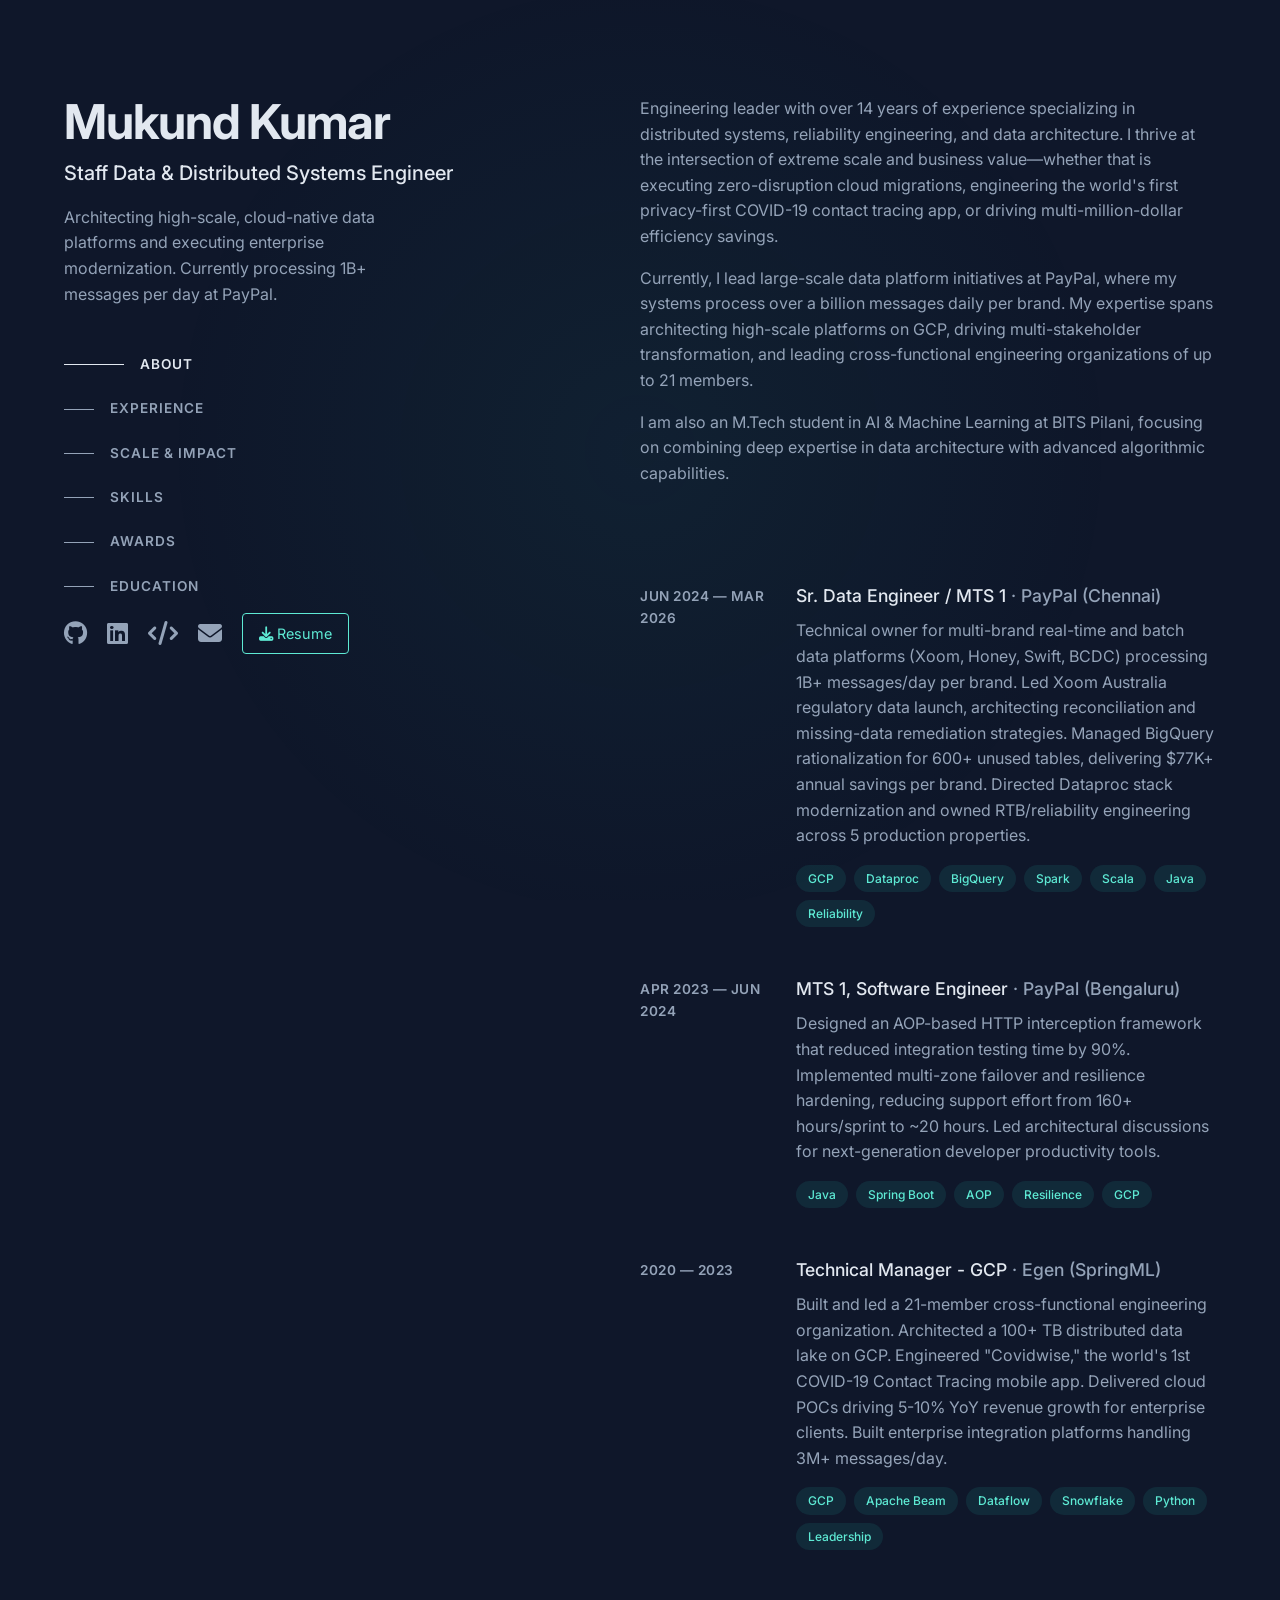
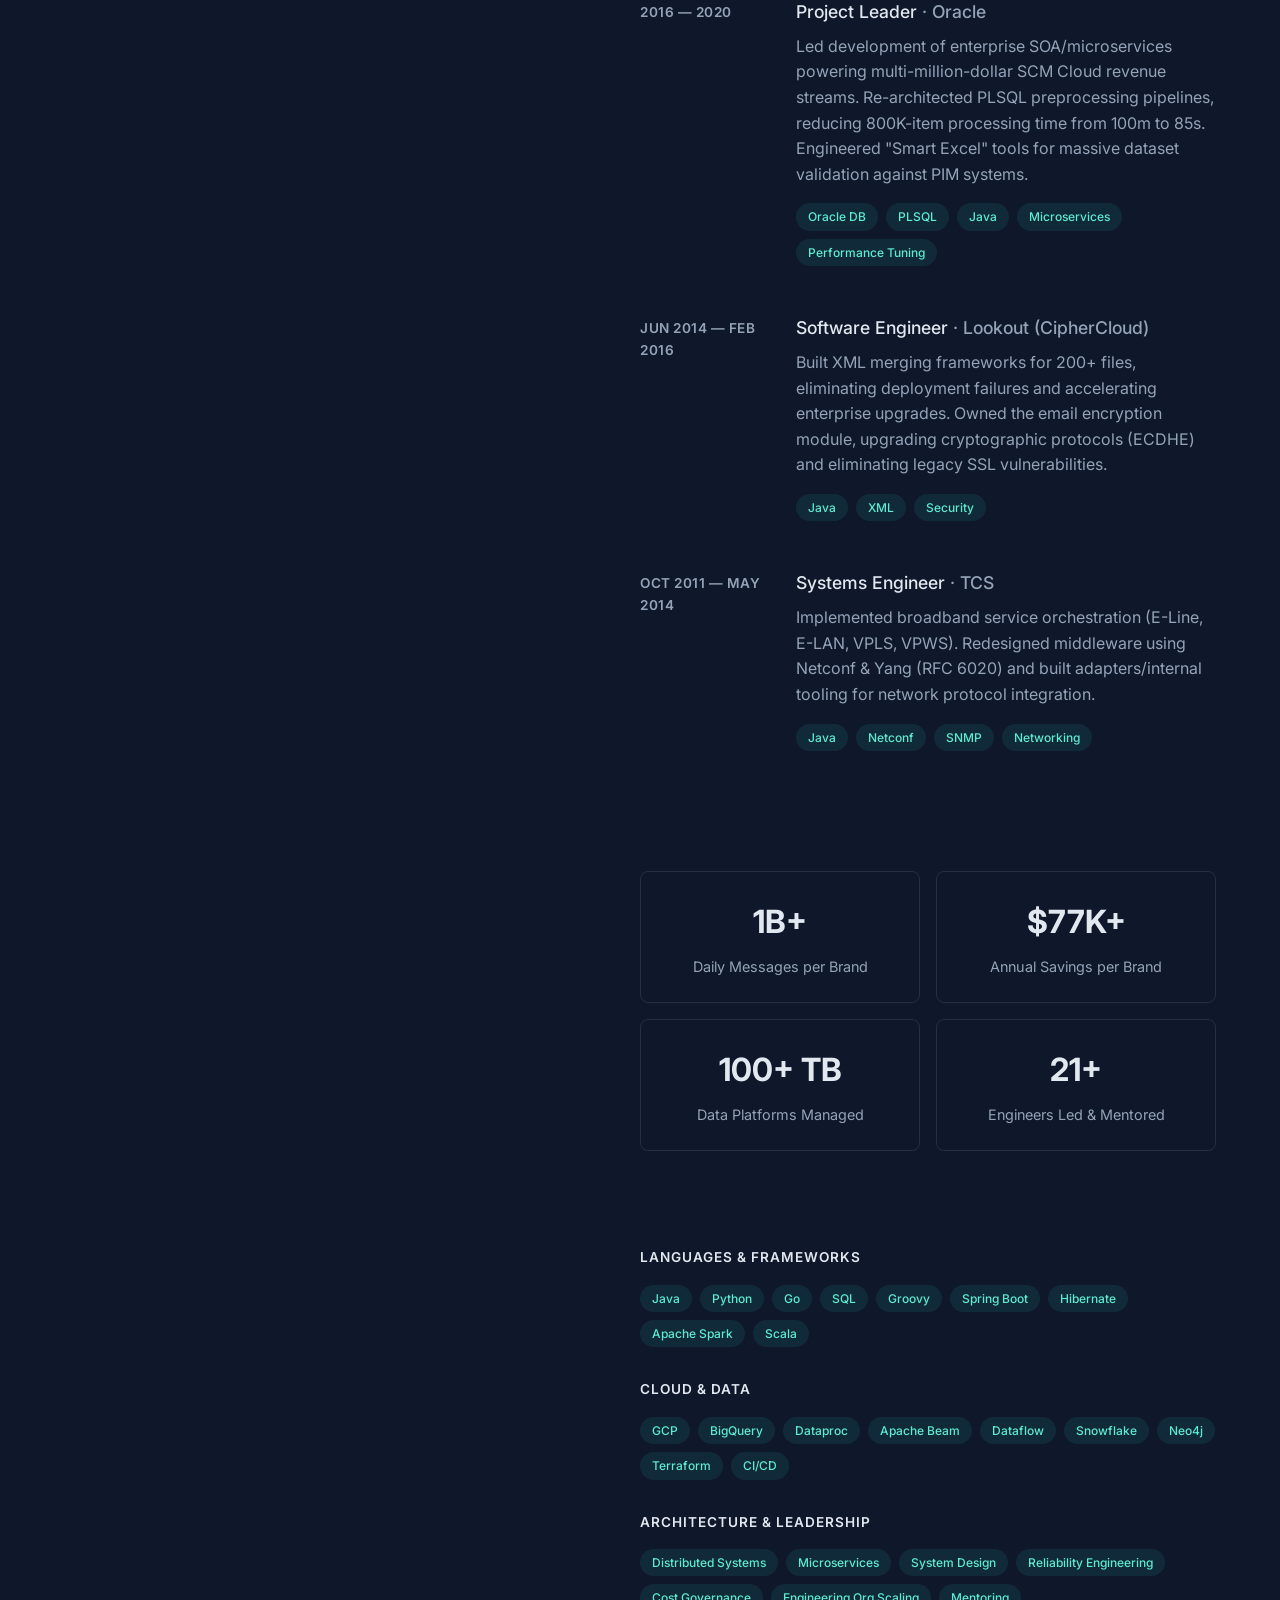
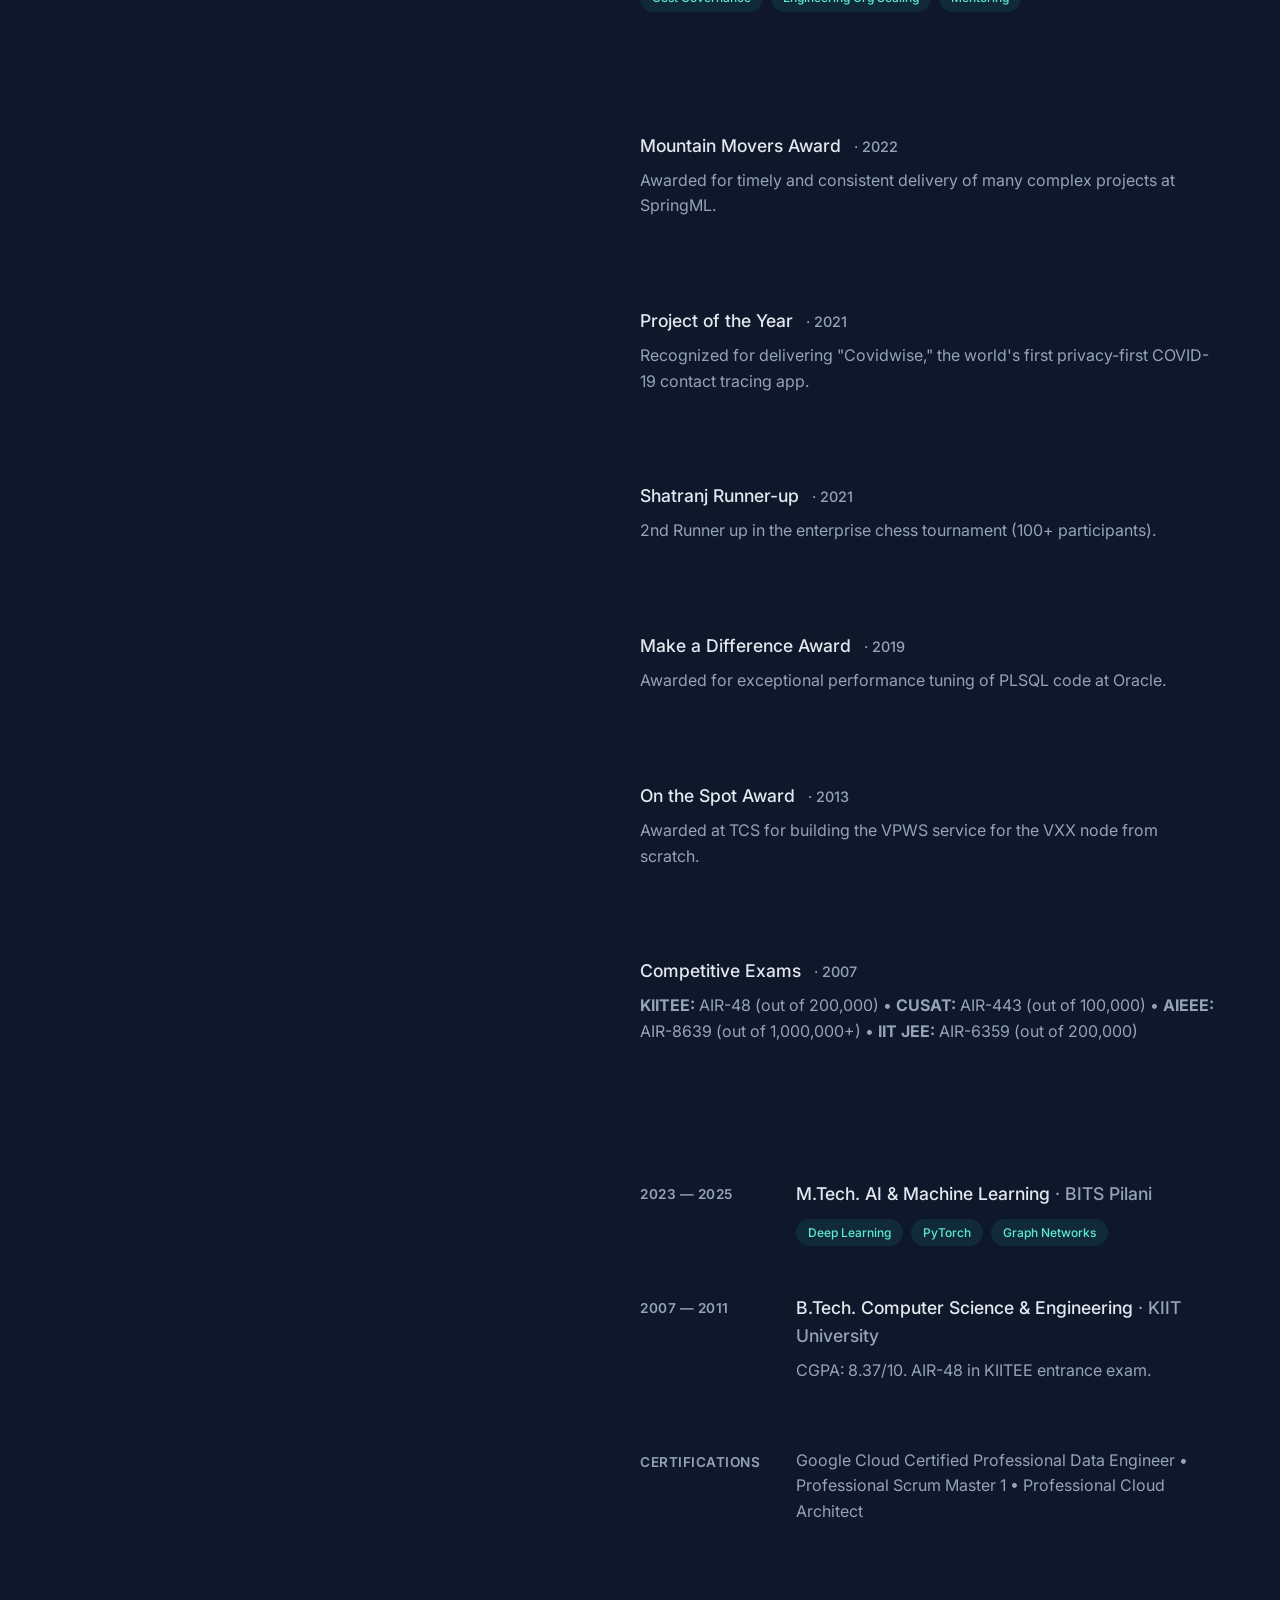
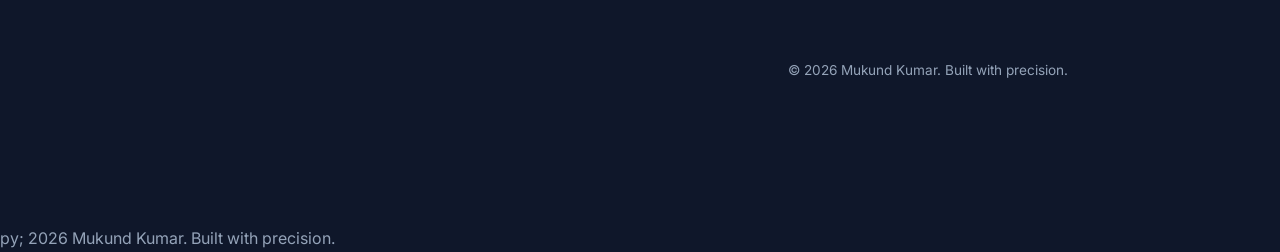
==== index.html @ d2bf035b "layout change" ====
<!DOCTYPE html>
<html lang="en">
<head>
    <meta charset="UTF-8">
    <meta name="viewport" content="width=device-width, initial-scale=1.0">
    <title>Mukund Kumar | Staff Data Engineer</title>
   <link rel="stylesheet" href="style.css?v=2">
    <link rel="preconnect" href="https://fonts.googleapis.com">
    <link rel="preconnect" href="https://fonts.gstatic.com" crossorigin>
    <link href="https://fonts.googleapis.com/css2?family=Inter:wght@300;400;500;600;700&display=swap" rel="stylesheet">
    <link rel="stylesheet" href="https://cdnjs.cloudflare.com/ajax/libs/font-awesome/6.4.0/css/all.min.css">
</head>
<body>
    <div id="cursor-glow"></div>
    
    <div class="layout-container">
        <header class="sidebar">
            <div class="sidebar-content">
                <div>
                    <h1>Mukund Kumar</h1>
                    <h2>Staff Data & Distributed Systems Engineer</h2>
                    <p class="bio">Architecting high-scale, cloud-native data platforms and executing enterprise modernization. Currently processing 1B+ messages per day at PayPal.</p>
                    
                    <nav class="nav-menu">
                        <ul>
                            <li><a href="#about" class="nav-link active"><span class="nav-indicator"></span>About</a></li>
                            <li><a href="#experience" class="nav-link"><span class="nav-indicator"></span>Experience</a></li>
                            <li><a href="#impact" class="nav-link"><span class="nav-indicator"></span>Scale & Impact</a></li>
                            <li><a href="#skills" class="nav-link"><span class="nav-indicator"></span>Skills</a></li>
                            <li><a href="#awards" class="nav-link"><span class="nav-indicator"></span>Awards</a></li>
                            <li><a href="#education" class="nav-link"><span class="nav-indicator"></span>Education</a></li>
                        </ul>
                    </nav>
                </div>

                <div class="social-links">
                    <a href="https://github.com/mukund-k-sharma" target="_blank" aria-label="GitHub"><i class="fa-brands fa-github"></i></a>
                    <a href="https://www.linkedin.com/in/mukund-kumar-32068137/" target="_blank" aria-label="LinkedIn"><i class="fa-brands fa-linkedin"></i></a>
                    <a href="https://leetcode.com/Mukundnjoy" target="_blank" aria-label="LeetCode"><i class="fa-solid fa-code"></i></a>
                    <a href="mailto:mukundnjoy@gmail.com" aria-label="Email"><i class="fa-solid fa-envelope"></i></a>
                    <a href="Mukund_Kumar_Resume.pdf" class="resume-btn" download><i class="fa-solid fa-download"></i> Resume</a>
                </div>
            </div>
        </header>

        <main class="content">
            
            <section id="about" class="section">
                <p>Engineering leader with over 14 years of experience specializing in distributed systems, reliability engineering, and data architecture. I thrive at the intersection of extreme scale and business value—whether that is executing zero-disruption cloud migrations, engineering the world's first privacy-first COVID-19 contact tracing app, or driving multi-million-dollar efficiency savings.</p>
                <p>Currently, I lead large-scale data platform initiatives at PayPal, where my systems process over a billion messages daily per brand. My expertise spans architecting high-scale platforms on GCP, driving multi-stakeholder transformation, and leading cross-functional engineering organizations of up to 21 members.</p>
                <p>I am also an M.Tech student in AI & Machine Learning at BITS Pilani, focusing on combining deep expertise in data architecture with advanced algorithmic capabilities.</p>
            </section>

            <section id="experience" class="section">
                <div class="experience-card">
                    <div class="exp-date">Jun 2024 — Mar 2026</div>
                    <div class="exp-details">
                        <h3>Sr. Data Engineer / MTS 1 <span>· PayPal (Chennai)</span></h3>
                        <p>Technical owner for multi-brand real-time and batch data platforms (Xoom, Honey, Swift, BCDC) processing 1B+ messages/day per brand. Led Xoom Australia regulatory data launch, architecting reconciliation and missing-data remediation strategies. Managed BigQuery rationalization for 600+ unused tables, delivering $77K+ annual savings per brand. Directed Dataproc stack modernization and owned RTB/reliability engineering across 5 production properties.</p>
                        <div class="tech-tags">
                            <span class="tag">GCP</span><span class="tag">Dataproc</span><span class="tag">BigQuery</span><span class="tag">Spark</span><span class="tag">Scala</span><span class="tag">Java</span><span class="tag">Reliability</span>
                        </div>
                    </div>
                </div>

                <div class="experience-card">
                    <div class="exp-date">Apr 2023 — Jun 2024</div>
                    <div class="exp-details">
                        <h3>MTS 1, Software Engineer <span>· PayPal (Bengaluru)</span></h3>
                        <p>Designed an AOP-based HTTP interception framework that reduced integration testing time by 90%. Implemented multi-zone failover and resilience hardening, reducing support effort from 160+ hours/sprint to ~20 hours. Led architectural discussions for next-generation developer productivity tools.</p>
                        <div class="tech-tags">
                            <span class="tag">Java</span><span class="tag">Spring Boot</span><span class="tag">AOP</span><span class="tag">Resilience</span><span class="tag">GCP</span>
                        </div>
                    </div>
                </div>

                <div class="experience-card">
                    <div class="exp-date">2020 — 2023</div>
                    <div class="exp-details">
                        <h3>Technical Manager - GCP <span>· Egen (SpringML)</span></h3>
                        <p>Built and led a 21-member cross-functional engineering organization. Architected a 100+ TB distributed data lake on GCP. Engineered "Covidwise," the world's 1st COVID-19 Contact Tracing mobile app. Delivered cloud POCs driving 5-10% YoY revenue growth for enterprise clients. Built enterprise integration platforms handling 3M+ messages/day.</p>
                        <div class="tech-tags">
                            <span class="tag">GCP</span><span class="tag">Apache Beam</span><span class="tag">Dataflow</span><span class="tag">Snowflake</span><span class="tag">Python</span><span class="tag">Leadership</span>
                        </div>
                    </div>
                </div>

                <div class="experience-card">
                    <div class="exp-date">2016 — 2020</div>
                    <div class="exp-details">
                        <h3>Project Leader <span>· Oracle</span></h3>
                        <p>Led development of enterprise SOA/microservices powering multi-million-dollar SCM Cloud revenue streams. Re-architected PLSQL preprocessing pipelines, reducing 800K-item processing time from 100m to 85s. Engineered "Smart Excel" tools for massive dataset validation against PIM systems.</p>
                        <div class="tech-tags">
                            <span class="tag">Oracle DB</span><span class="tag">PLSQL</span><span class="tag">Java</span><span class="tag">Microservices</span><span class="tag">Performance Tuning</span>
                        </div>
                    </div>
                </div>

                <div class="experience-card">
                    <div class="exp-date">Jun 2014 — Feb 2016</div>
                    <div class="exp-details">
                        <h3>Software Engineer <span>· Lookout (CipherCloud)</span></h3>
                        <p>Built XML merging frameworks for 200+ files, eliminating deployment failures and accelerating enterprise upgrades. Owned the email encryption module, upgrading cryptographic protocols (ECDHE) and eliminating legacy SSL vulnerabilities.</p>
                        <div class="tech-tags">
                            <span class="tag">Java</span><span class="tag">XML</span><span class="tag">Security</span>
                        </div>
                    </div>
                </div>

                <div class="experience-card">
                    <div class="exp-date">Oct 2011 — May 2014</div>
                    <div class="exp-details">
                        <h3>Systems Engineer <span>· TCS</span></h3>
                        <p>Implemented broadband service orchestration (E-Line, E-LAN, VPLS, VPWS). Redesigned middleware using Netconf & Yang (RFC 6020) and built adapters/internal tooling for network protocol integration.</p>
                        <div class="tech-tags">
                            <span class="tag">Java</span><span class="tag">Netconf</span><span class="tag">SNMP</span><span class="tag">Networking</span>
                        </div>
                    </div>
                </div>
            </section>

            <section id="impact" class="section">
                <div class="impact-grid">
                    <div class="impact-box">
                        <h4>1B+</h4>
                        <p>Daily Messages per Brand</p>
                    </div>
                    <div class="impact-box">
                        <h4>$77K+</h4>
                        <p>Annual Savings per Brand</p>
                    </div>
                    <div class="impact-box">
                        <h4>100+ TB</h4>
                        <p>Data Platforms Managed</p>
                    </div>
                    <div class="impact-box">
                        <h4>21+</h4>
                        <p>Engineers Led & Mentored</p>
                    </div>
                </div>
            </section>

            <section id="skills" class="section">
                <div class="skills-container">
                    <div class="skill-category">
                        <h3>Languages & Frameworks</h3>
                        <div class="tech-tags">
                            <span class="tag">Java</span><span class="tag">Python</span><span class="tag">Go</span><span class="tag">SQL</span><span class="tag">Groovy</span><span class="tag">Spring Boot</span><span class="tag">Hibernate</span><span class="tag">Apache Spark</span><span class="tag">Scala</span>
                        </div>
                    </div>
                    <div class="skill-category">
                        <h3>Cloud & Data</h3>
                        <div class="tech-tags">
                            <span class="tag">GCP</span><span class="tag">BigQuery</span><span class="tag">Dataproc</span><span class="tag">Apache Beam</span><span class="tag">Dataflow</span><span class="tag">Snowflake</span><span class="tag">Neo4j</span><span class="tag">Terraform</span><span class="tag">CI/CD</span>
                        </div>
                    </div>
                    <div class="skill-category">
                        <h3>Architecture & Leadership</h3>
                        <div class="tech-tags">
                            <span class="tag">Distributed Systems</span><span class="tag">Microservices</span><span class="tag">System Design</span><span class="tag">Reliability Engineering</span><span class="tag">Cost Governance</span><span class="tag">Engineering Org Scaling</span><span class="tag">Mentoring</span>
                        </div>
                    </div>
                </div>
            </section>

            <section id="awards" class="section">
                <div class="award-card">
                    <h3>Mountain Movers Award <span>· 2022</span></h3>
                    <p>Awarded for timely and consistent delivery of many complex projects at SpringML.</p>
                </div>
                <div class="award-card">
                    <h3>Project of the Year <span>· 2021</span></h3>
                    <p>Recognized for delivering "Covidwise," the world's first privacy-first COVID-19 contact tracing app.</p>
                </div>
                <div class="award-card">
                    <h3>Shatranj Runner-up <span>· 2021</span></h3>
                    <p>2nd Runner up in the enterprise chess tournament (100+ participants).</p>
                </div>
                <div class="award-card">
                    <h3>Make a Difference Award <span>· 2019</span></h3>
                    <p>Awarded for exceptional performance tuning of PLSQL code at Oracle.</p>
                </div>
                <div class="award-card">
                    <h3>On the Spot Award <span>· 2013</span></h3>
                    <p>Awarded at TCS for building the VPWS service for the VXX node from scratch.</p>
                </div>
                <div class="award-card">
                    <h3>Competitive Exams <span>· 2007</span></h3>
                    <p><strong>KIITEE:</strong> AIR-48 (out of 200,000) • <strong>CUSAT:</strong> AIR-443 (out of 100,000) • <strong>AIEEE:</strong> AIR-8639 (out of 1,000,000+) • <strong>IIT JEE:</strong> AIR-6359 (out of 200,000)</p>
                </div>
            </section>

            <section id="education" class="section">
                <div class="experience-card">
                    <div class="exp-date">2023 — 2025</div>
                    <div class="exp-details">
                        <h3>M.Tech. AI & Machine Learning <span>· BITS Pilani</span></h3>
                        <div class="tech-tags" style="margin-top: 10px;">
                            <span class="tag">Deep Learning</span><span class="tag">PyTorch</span><span class="tag">Graph Networks</span>
                        </div>
                    </div>
                </div>
                <div class="experience-card">
                    <div class="exp-date">2007 — 2011</div>
                    <div class="exp-details">
                        <h3>B.Tech. Computer Science & Engineering <span>· KIIT University</span></h3>
                        <p>CGPA: 8.37/10. AIR-48 in KIITEE entrance exam.</p>
                    </div>
                </div>
                <div class="experience-card">
                    <div class="exp-date">Certifications</div>
                    <div class="exp-details">
                        <p>Google Cloud Certified Professional Data Engineer • Professional Scrum Master 1 • Professional Cloud Architect</p>
                    </div>
                </div>
            </section>

            <footer class="footer">
                <p>&copy; 2026 Mukund Kumar. Built with precision.</p>
            </footer>

        </main>
    </div>

    <script src="script.js"></script>
</body>
</html>py; 2026 Mukund Kumar. Built with precision.</p>
            </footer>

        </main>
    </div>

    <script src="script.js"></script>
</body>
</html>
---- style.css ----
:root {
    --bg-dark: #0f172a; /* Slate 900 */
    --text-main: #94a3b8; /* Slate 400 */
    --text-light: #e2e8f0; /* Slate 200 */
    --accent: #5eead4; /* Teal 300 */
    --card-hover: rgba(30, 41, 59, 0.5); /* Slate 800 */
}

* {
    margin: 0;
    padding: 0;
    box-sizing: border-box;
}

body {
    background-color: var(--bg-dark);
    color: var(--text-main);
    font-family: 'Inter', sans-serif;
    line-height: 1.6;
    -webkit-font-smoothing: antialiased;
}

/* Mouse Glow Effect */
#cursor-glow {
    position: fixed;
    top: 0;
    left: 0;
    width: 100vw;
    height: 100vh;
    pointer-events: none;
    z-index: 0;
    background: radial-gradient(600px circle at 50% 50%, rgba(45, 212, 191, 0.05), transparent 80%);
}

.layout-container {
    max-width: 1200px;
    margin: 0 auto;
    padding: 0 24px;
    position: relative;
    z-index: 10;
}

/* --- Layout Split --- */
@media (min-width: 1024px) {
    .layout-container {
        display: flex;
        justify-content: space-between;
        gap: 48px;
    }

    .sidebar {
        position: sticky;
        top: 0;
        width: 45%;
        height: 100vh;
        padding: 96px 0;
        display: flex;
        flex-direction: column;
    }

    .content {
        width: 50%;
        padding: 96px 0;
    }
}

/* Mobile Adjustments */
@media (max-width: 1023px) {
    .sidebar {
        padding: 64px 0 32px;
    }
    .content {
        padding-bottom: 64px;
    }
    .nav-menu {
        display: none; /* Hide scroll-spy nav on mobile */
    }
}

/* --- Sidebar Typography --- */
h1 {
    font-size: 3rem;
    font-weight: 700;
    color: var(--text-light);
    letter-spacing: -1px;
    line-height: 1.1;
    margin-bottom: 8px;
}

h2 {
    font-size: 1.25rem;
    font-weight: 500;
    color: var(--text-light);
    margin-bottom: 16px;
}

.bio {
    max-width: 320px;
    margin-bottom: 40px;
}

/* --- Navigation --- */
.nav-menu ul {
    list-style: none;
}

.nav-menu li {
    margin-bottom: 16px;
}

.nav-link {
    display: inline-flex;
    align-items: center;
    color: var(--text-main);
    text-decoration: none;
    font-size: 0.85rem;
    font-weight: 600;
    text-transform: uppercase;
    letter-spacing: 1px;
    transition: color 0.3s;
}

.nav-indicator {
    display: inline-block;
    width: 30px;
    height: 1px;
    background-color: var(--text-main);
    margin-right: 16px;
    transition: width 0.3s, background-color 0.3s;
}

.nav-link:hover, .nav-link.active {
    color: var(--text-light);
}

.nav-link:hover .nav-indicator, .nav-link.active .nav-indicator {
    width: 60px;
    background-color: var(--text-light);
}

/* --- Social & Buttons --- */
.social-links {
    margin-top: auto; /* Pushes to bottom of sticky container */
    display: flex;
    align-items: center;
    gap: 20px;
}

.social-links a {
    color: var(--text-main);
    font-size: 1.5rem;
    transition: color 0.3s;
}

.social-links a:hover {
    color: var(--text-light);
}

.resume-btn {
    font-size: 0.9rem !important;
    text-decoration: none;
    border: 1px solid var(--accent);
    color: var(--accent) !important;
    padding: 8px 16px;
    border-radius: 4px;
    transition: background 0.3s, color 0.3s !important;
}

.resume-btn:hover {
    background: rgba(94, 234, 212, 0.1);
}

/* --- Main Content Sections --- */
.section {
    margin-bottom: 96px;
}

.section p {
    margin-bottom: 16px;
}

/* --- Experience Cards --- */
.experience-card {
    display: grid;
    grid-template-columns: 1fr;
    padding: 24px;
    margin: -24px; /* Offset padding for hover effect */
    border-radius: 8px;
    transition: background 0.3s;
    margin-bottom: 24px;
}

.experience-card:hover {
    background-color: var(--card-hover);
}

@media (min-width: 640px) {
    .experience-card {
        grid-template-columns: 1fr 3fr;
        gap: 16px;
    }
}

.exp-date {
    font-size: 0.85rem;
    font-weight: 600;
    text-transform: uppercase;
    letter-spacing: 0.5px;
    margin-top: 4px;
}

.exp-details h3 {
    color: var(--text-light);
    font-size: 1.1rem;
    font-weight: 500;
    margin-bottom: 8px;
}

.exp-details h3 span {
    color: var(--text-main);
}

/* --- Tech Tags --- */
.tech-tags {
    display: flex;
    flex-wrap: wrap;
    gap: 8px;
    margin-top: 16px;
}

.tag {
    background: rgba(45, 212, 191, 0.1);
    color: var(--accent);
    font-size: 0.75rem;
    font-weight: 500;
    padding: 4px 12px;
    border-radius: 999px;
}

/* --- Impact Grid --- */
.impact-grid {
    display: grid;
    grid-template-columns: 1fr 1fr;
    gap: 16px;
}

.impact-box {
    border: 1px solid rgba(255, 255, 255, 0.1);
    padding: 24px;
    border-radius: 8px;
    text-align: center;
}

.impact-box h4 {
    color: var(--text-light);
    font-size: 2rem;
    font-weight: 700;
    margin-bottom: 8px;
}

.impact-box p {
    font-size: 0.9rem;
    margin-bottom: 0;
}

/* --- Award Cards --- */
.award-card {
    padding: 24px;
    margin: 0 -24px 24px -24px;
    border-radius: 8px;
    transition: background 0.3s;
}

.award-card:hover {
    background-color: var(--card-hover);
}

.award-card h3 {
    color: var(--text-light);
    font-size: 1.1rem;
    font-weight: 500;
    margin-bottom: 8px;
}

.award-card h3 span {
    color: var(--text-main);
    font-size: 0.9rem;
    margin-left: 8px;
}

/* --- Skills Category --- */
.skill-category {
    margin-bottom: 32px;
}

.skill-category h3 {
    color: var(--text-light);
    font-size: 0.85rem;
    font-weight: 600;
    margin-bottom: 16px;
    text-transform: uppercase;
    letter-spacing: 1px;
}

/* --- Footer --- */
.footer {
    padding-bottom: 48px;
    font-size: 0.85rem;
    text-align: center;
}
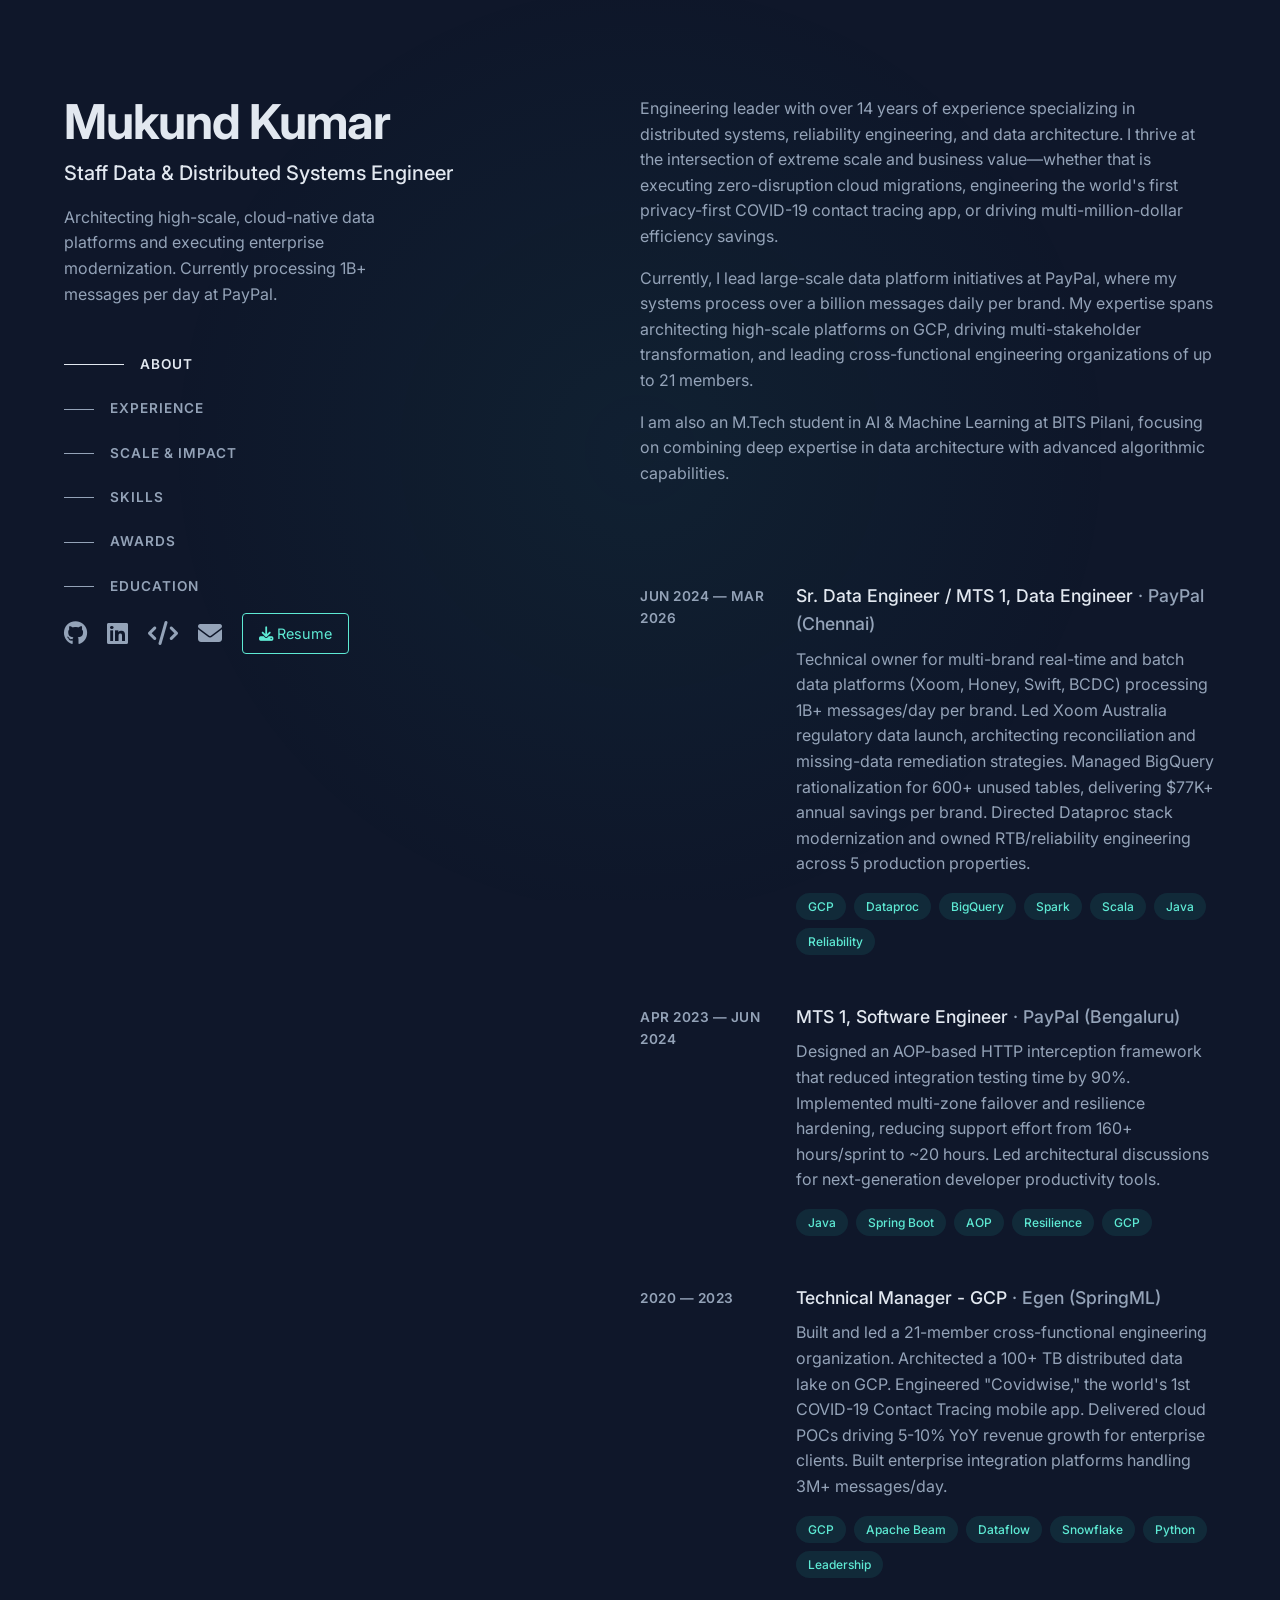
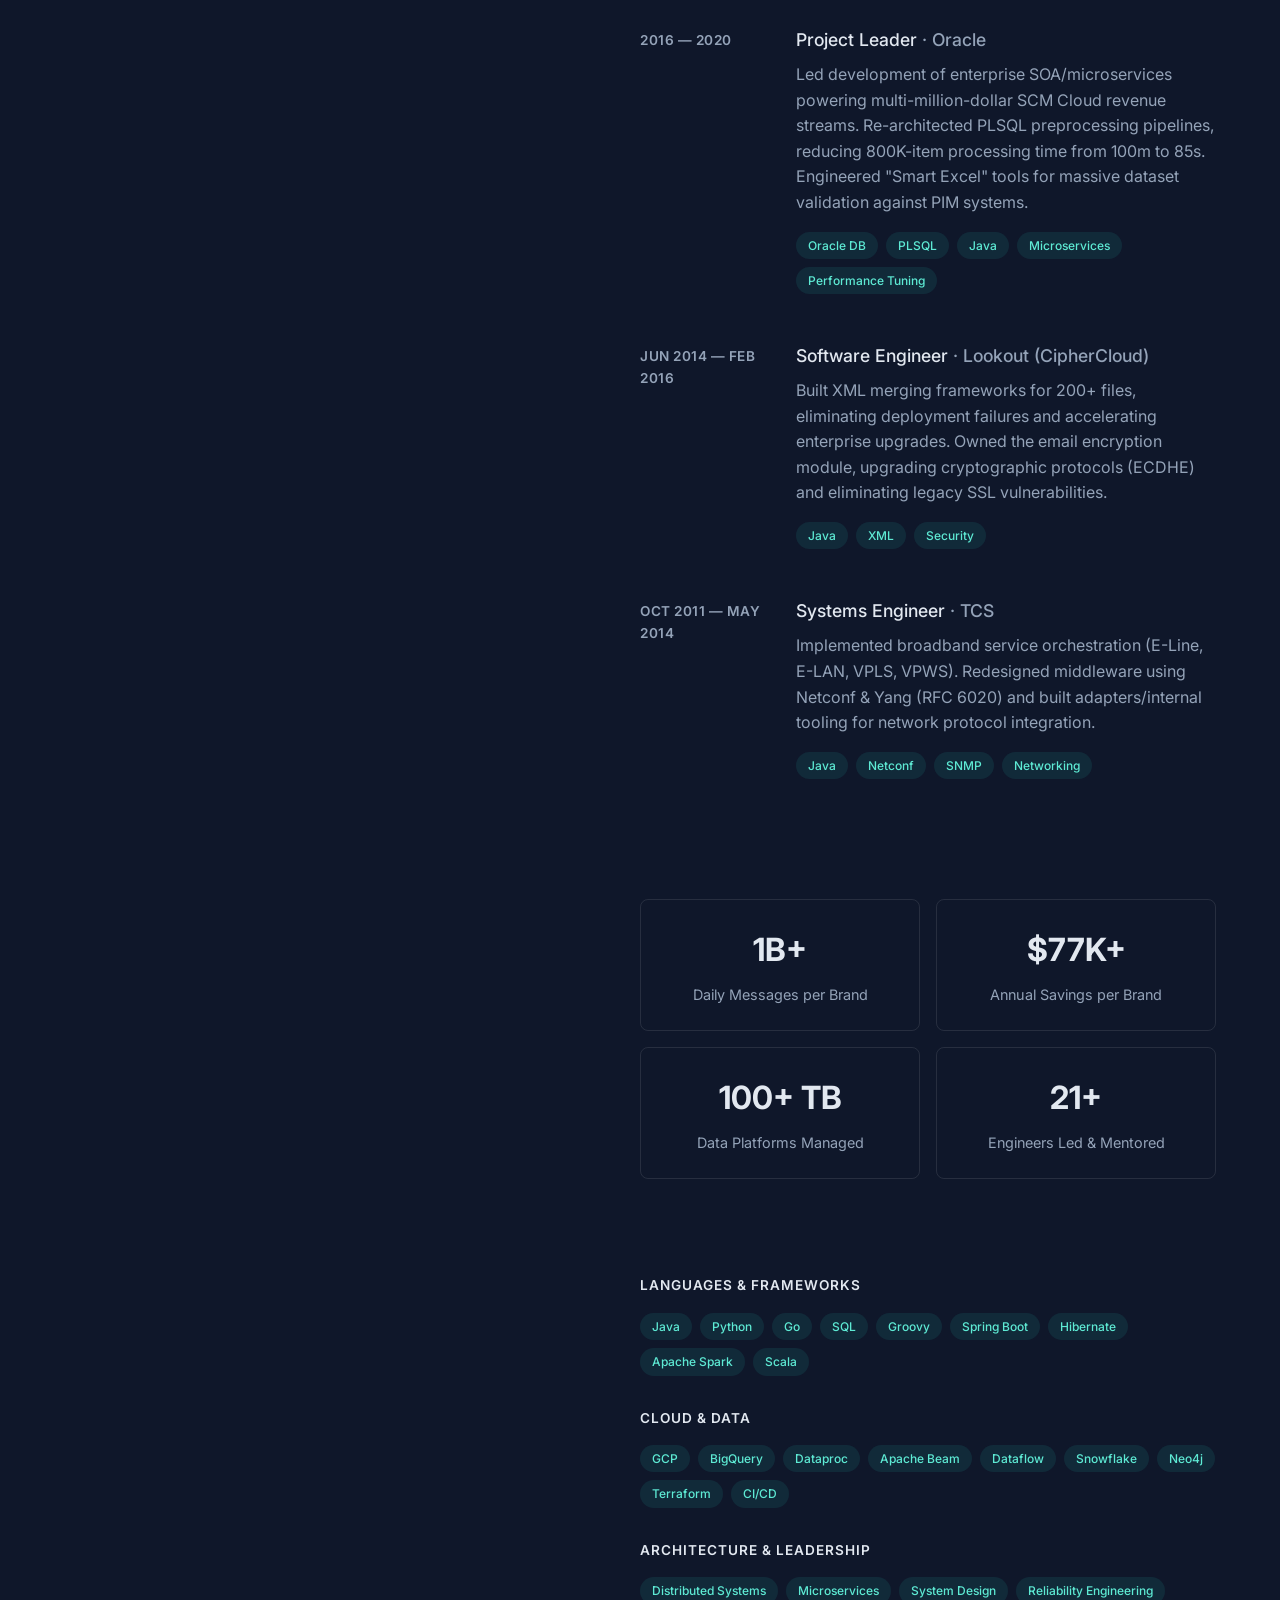
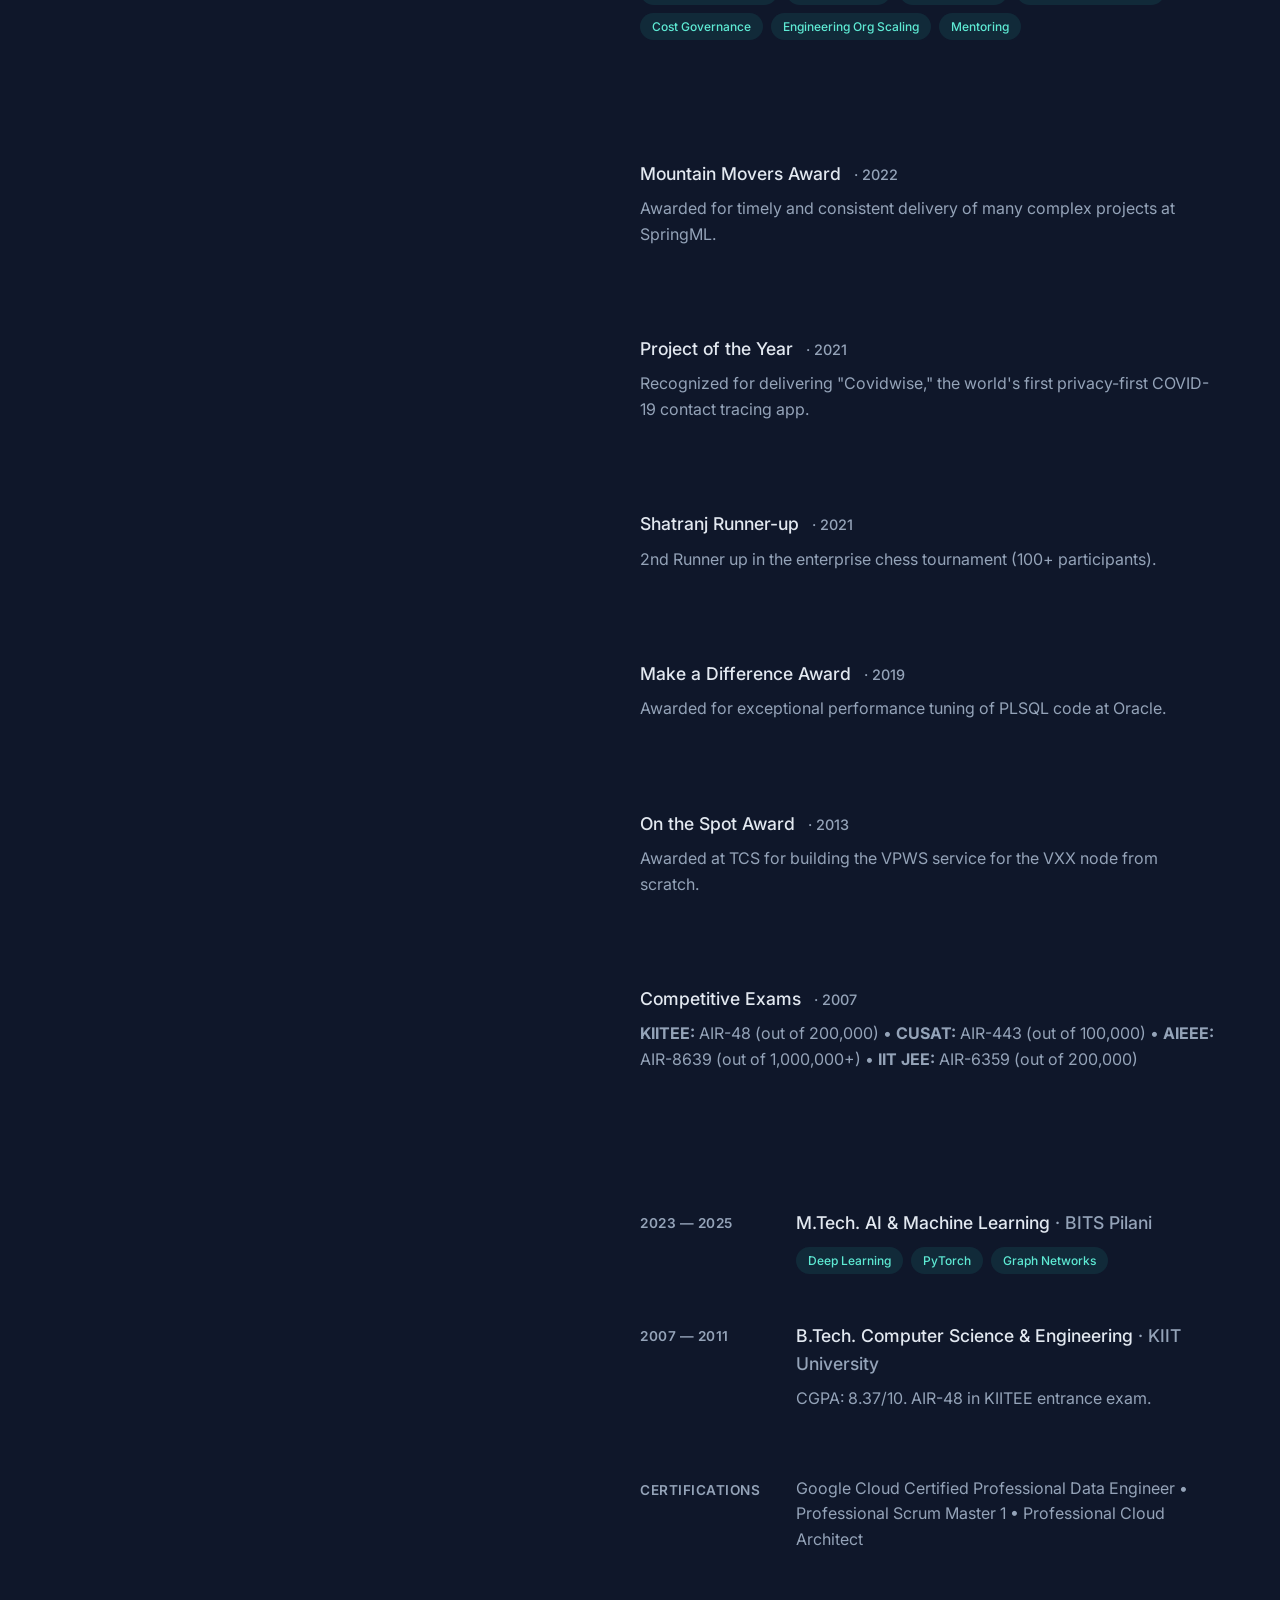
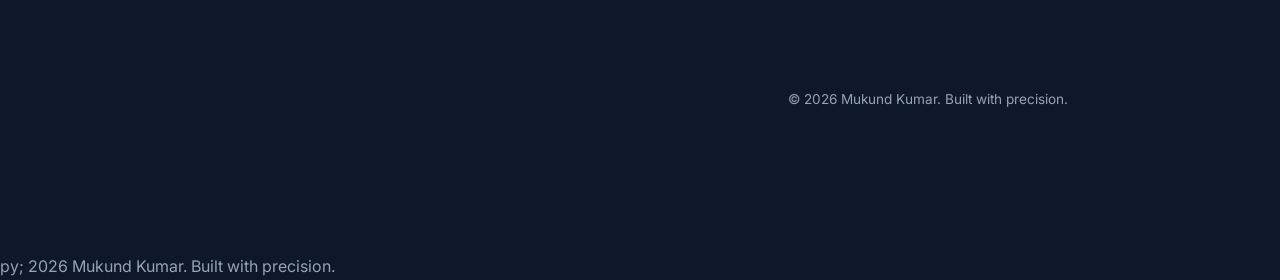
==== commit 7a7ae8a1: "layout change" ====
--- a/index.html
+++ b/index.html
@@ -55,7 +55,7 @@
                 <div class="experience-card">
                     <div class="exp-date">Jun 2024 — Mar 2026</div>
                     <div class="exp-details">
-                        <h3>Sr. Data Engineer / MTS 1 <span>· PayPal (Chennai)</span></h3>
+                        <h3>Sr. Data Engineer / MTS 1, Data Engineer <span>· PayPal (Chennai)</span></h3>
                         <p>Technical owner for multi-brand real-time and batch data platforms (Xoom, Honey, Swift, BCDC) processing 1B+ messages/day per brand. Led Xoom Australia regulatory data launch, architecting reconciliation and missing-data remediation strategies. Managed BigQuery rationalization for 600+ unused tables, delivering $77K+ annual savings per brand. Directed Dataproc stack modernization and owned RTB/reliability engineering across 5 production properties.</p>
                         <div class="tech-tags">
                             <span class="tag">GCP</span><span class="tag">Dataproc</span><span class="tag">BigQuery</span><span class="tag">Spark</span><span class="tag">Scala</span><span class="tag">Java</span><span class="tag">Reliability</span>
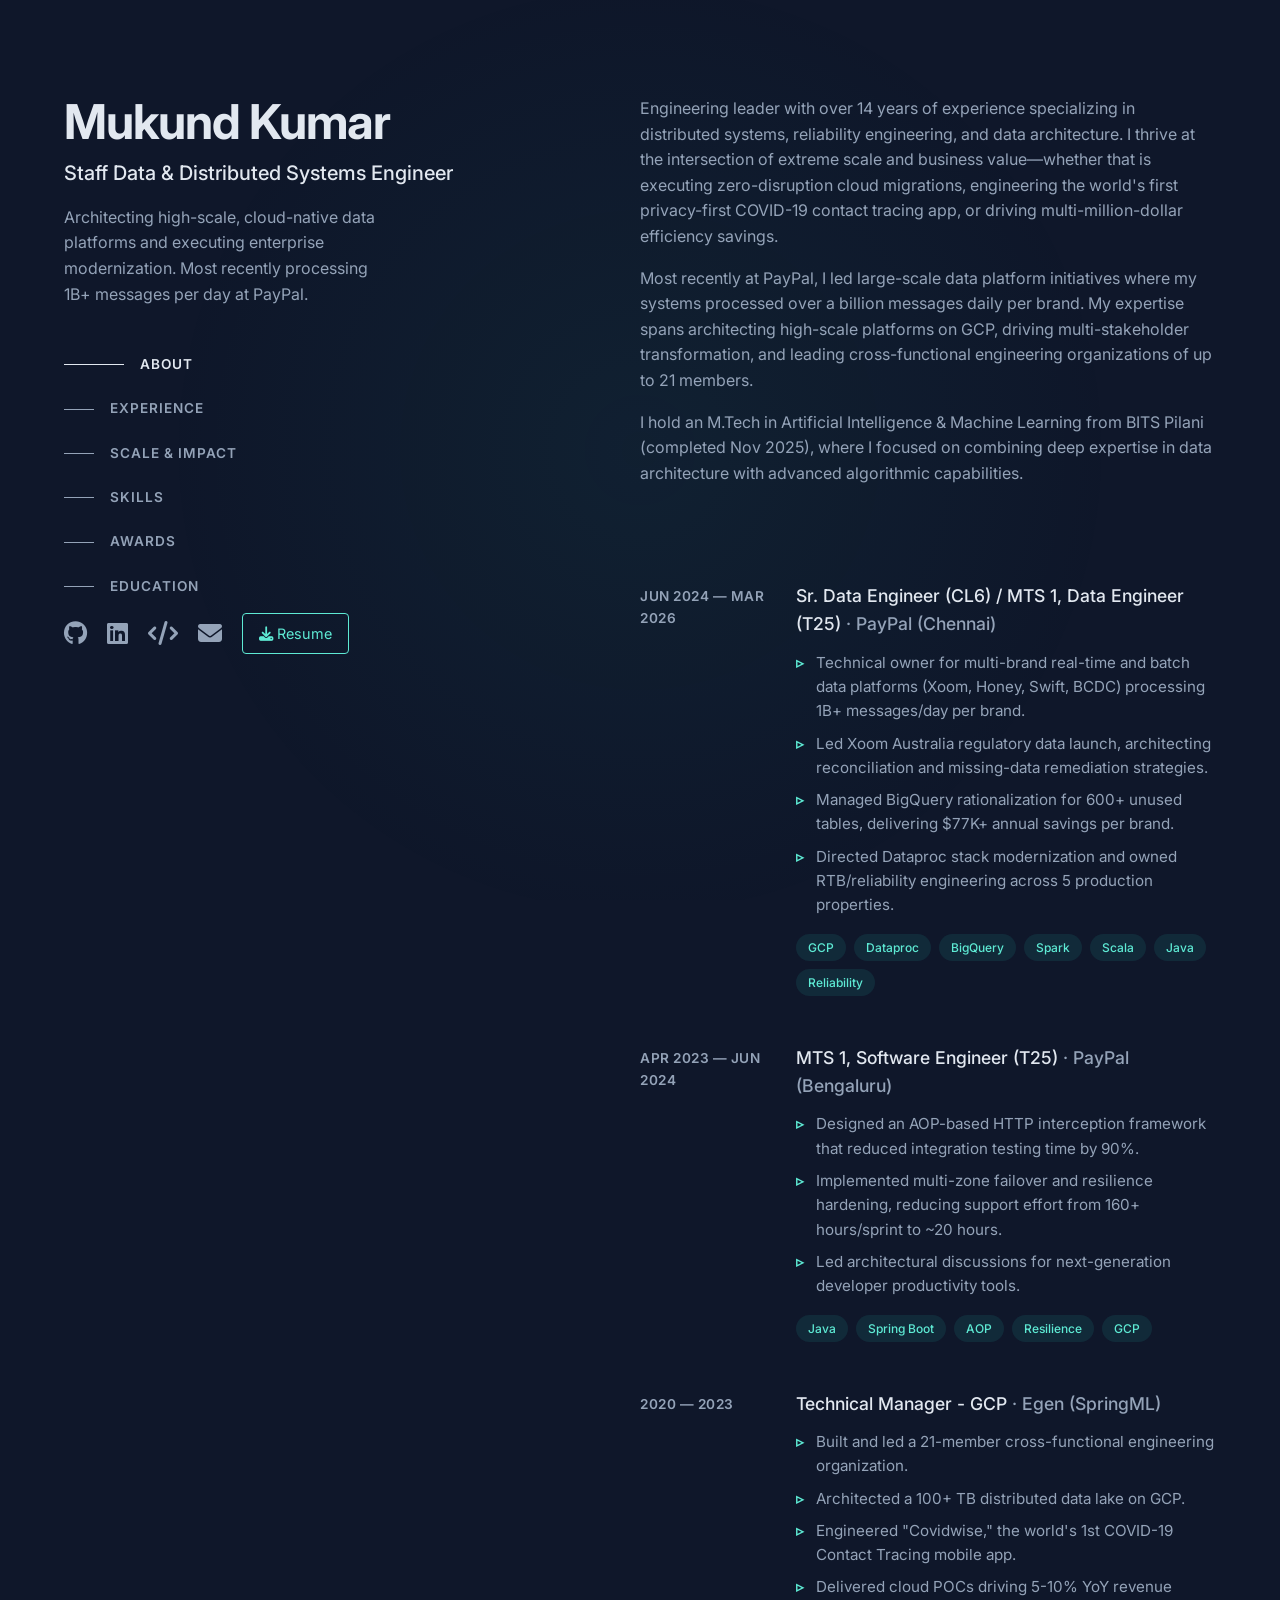
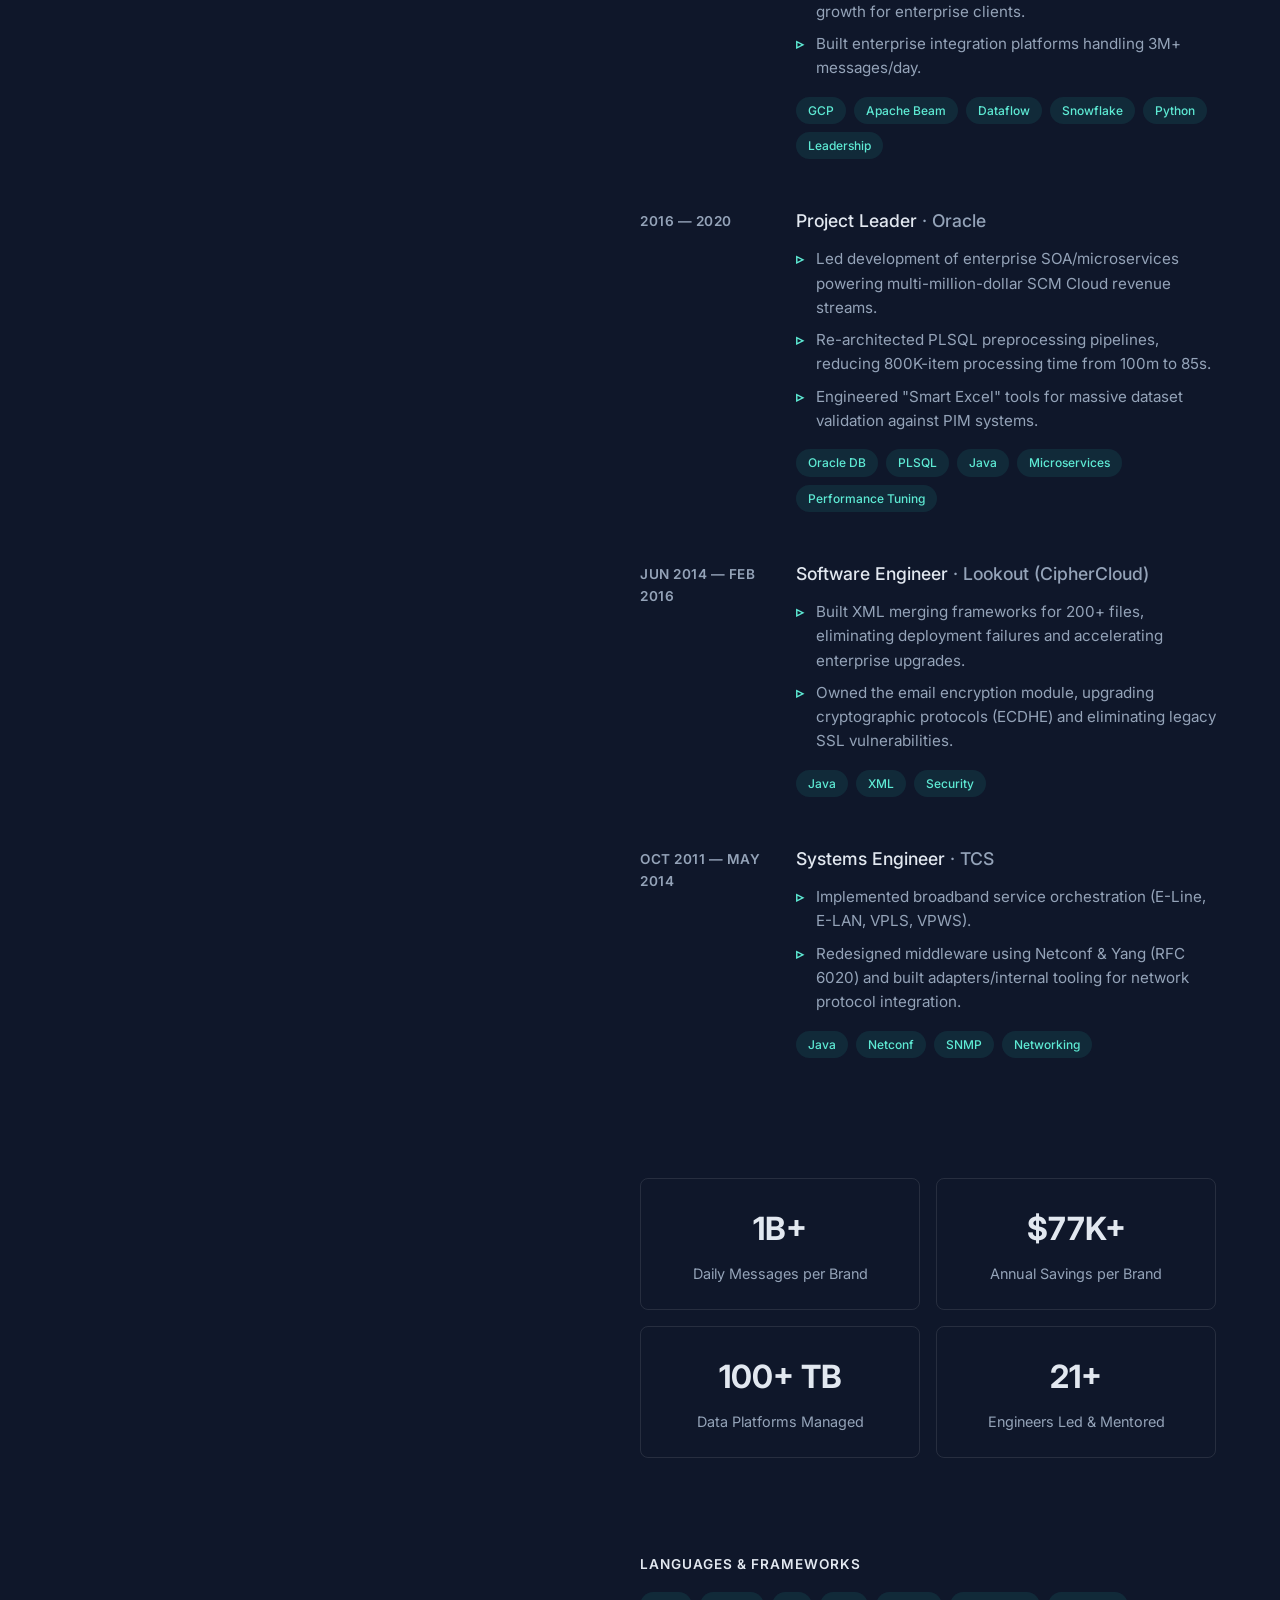
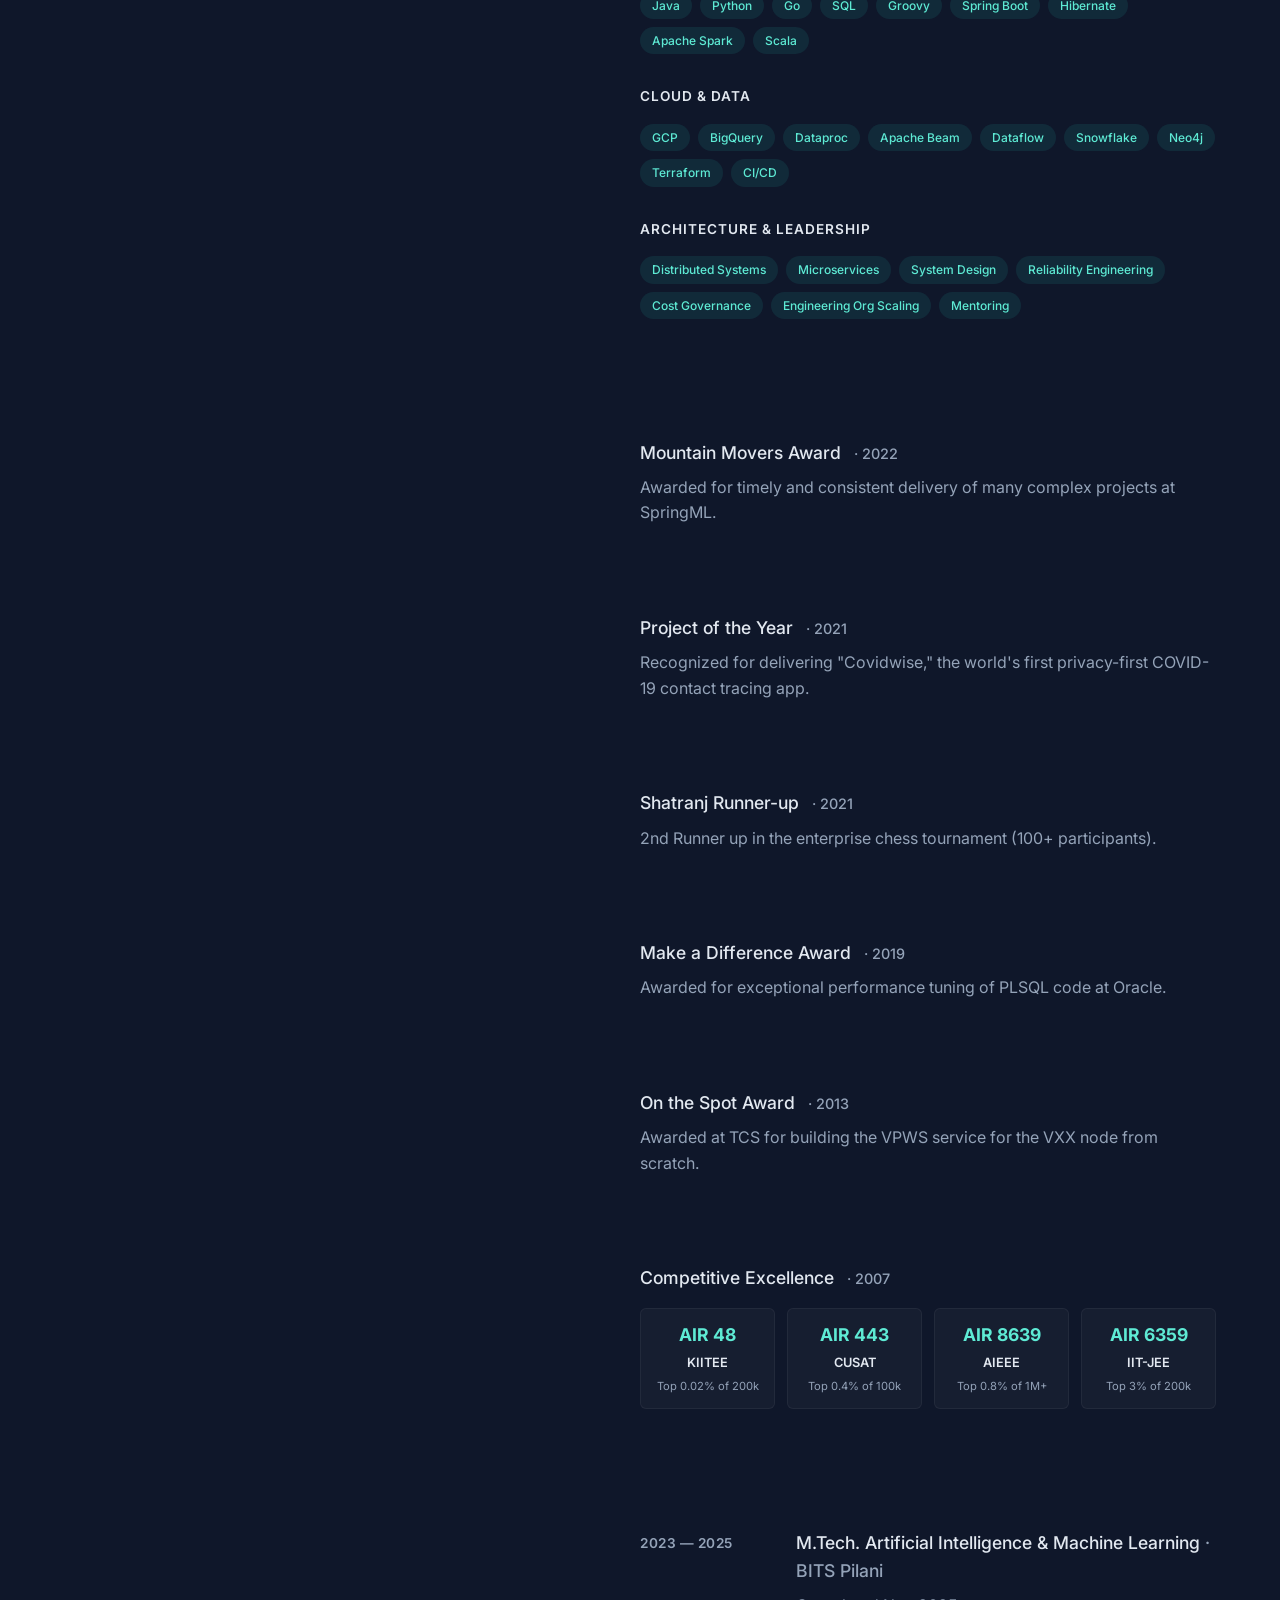
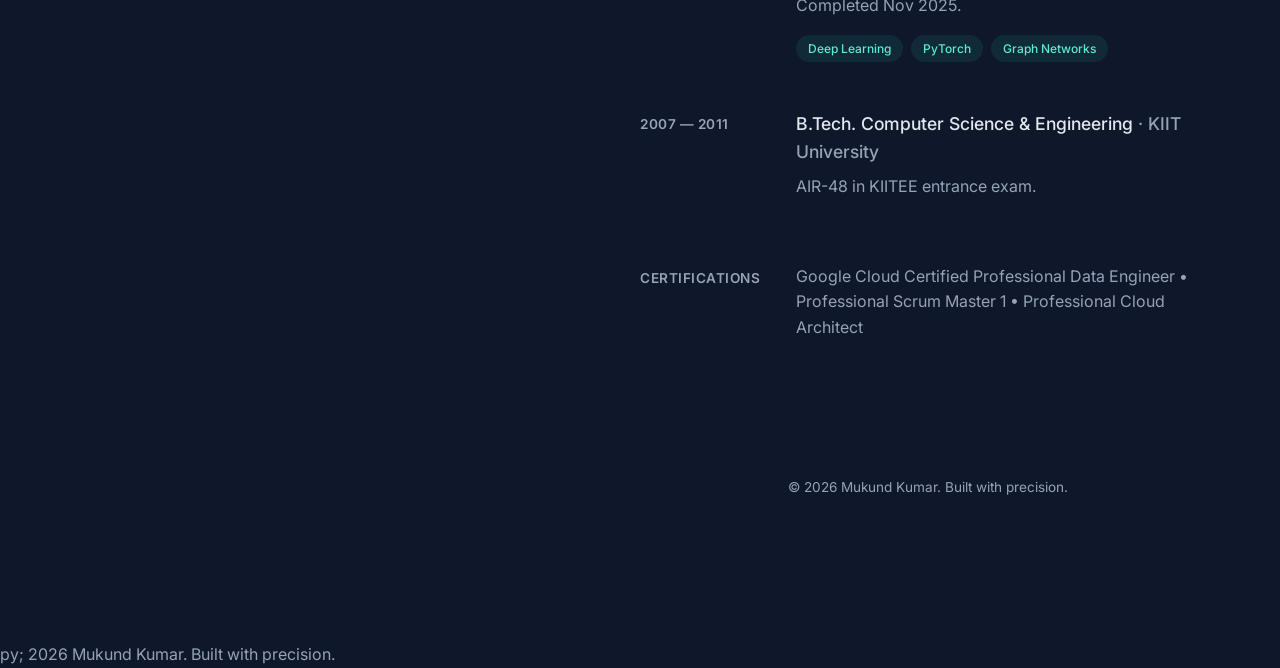
==== commit 36c6b21e: "clean up" ====
--- a/index.html
+++ b/index.html
@@ -19,7 +19,7 @@
                 <div>
                     <h1>Mukund Kumar</h1>
                     <h2>Staff Data & Distributed Systems Engineer</h2>
-                    <p class="bio">Architecting high-scale, cloud-native data platforms and executing enterprise modernization. Currently processing 1B+ messages per day at PayPal.</p>
+                    <p class="bio">Architecting high-scale, cloud-native data platforms and executing enterprise modernization. Most recently processing 1B+ messages per day at PayPal.</p>
                     
                     <nav class="nav-menu">
                         <ul>
@@ -47,16 +47,21 @@
             
             <section id="about" class="section">
                 <p>Engineering leader with over 14 years of experience specializing in distributed systems, reliability engineering, and data architecture. I thrive at the intersection of extreme scale and business value—whether that is executing zero-disruption cloud migrations, engineering the world's first privacy-first COVID-19 contact tracing app, or driving multi-million-dollar efficiency savings.</p>
-                <p>Currently, I lead large-scale data platform initiatives at PayPal, where my systems process over a billion messages daily per brand. My expertise spans architecting high-scale platforms on GCP, driving multi-stakeholder transformation, and leading cross-functional engineering organizations of up to 21 members.</p>
-                <p>I am also an M.Tech student in AI & Machine Learning at BITS Pilani, focusing on combining deep expertise in data architecture with advanced algorithmic capabilities.</p>
+                <p>Most recently at PayPal, I led large-scale data platform initiatives where my systems processed over a billion messages daily per brand. My expertise spans architecting high-scale platforms on GCP, driving multi-stakeholder transformation, and leading cross-functional engineering organizations of up to 21 members.</p>
+                <p>I hold an M.Tech in Artificial Intelligence & Machine Learning from BITS Pilani (completed Nov 2025), where I focused on combining deep expertise in data architecture with advanced algorithmic capabilities.</p>
             </section>
 
             <section id="experience" class="section">
                 <div class="experience-card">
                     <div class="exp-date">Jun 2024 — Mar 2026</div>
                     <div class="exp-details">
-                        <h3>Sr. Data Engineer / MTS 1, Data Engineer <span>· PayPal (Chennai)</span></h3>
-                        <p>Technical owner for multi-brand real-time and batch data platforms (Xoom, Honey, Swift, BCDC) processing 1B+ messages/day per brand. Led Xoom Australia regulatory data launch, architecting reconciliation and missing-data remediation strategies. Managed BigQuery rationalization for 600+ unused tables, delivering $77K+ annual savings per brand. Directed Dataproc stack modernization and owned RTB/reliability engineering across 5 production properties.</p>
+                        <h3>Sr. Data Engineer (CL6) / MTS 1, Data Engineer (T25) <span>· PayPal (Chennai)</span></h3>
+                        <ul class="exp-list">
+                            <li>Technical owner for multi-brand real-time and batch data platforms (Xoom, Honey, Swift, BCDC) processing 1B+ messages/day per brand.</li>
+                            <li>Led Xoom Australia regulatory data launch, architecting reconciliation and missing-data remediation strategies.</li>
+                            <li>Managed BigQuery rationalization for 600+ unused tables, delivering $77K+ annual savings per brand.</li>
+                            <li>Directed Dataproc stack modernization and owned RTB/reliability engineering across 5 production properties.</li>
+                        </ul>
                         <div class="tech-tags">
                             <span class="tag">GCP</span><span class="tag">Dataproc</span><span class="tag">BigQuery</span><span class="tag">Spark</span><span class="tag">Scala</span><span class="tag">Java</span><span class="tag">Reliability</span>
                         </div>
@@ -66,8 +71,12 @@
                 <div class="experience-card">
                     <div class="exp-date">Apr 2023 — Jun 2024</div>
                     <div class="exp-details">
-                        <h3>MTS 1, Software Engineer <span>· PayPal (Bengaluru)</span></h3>
-                        <p>Designed an AOP-based HTTP interception framework that reduced integration testing time by 90%. Implemented multi-zone failover and resilience hardening, reducing support effort from 160+ hours/sprint to ~20 hours. Led architectural discussions for next-generation developer productivity tools.</p>
+                        <h3>MTS 1, Software Engineer (T25) <span>· PayPal (Bengaluru)</span></h3>
+                        <ul class="exp-list">
+                            <li>Designed an AOP-based HTTP interception framework that reduced integration testing time by 90%.</li>
+                            <li>Implemented multi-zone failover and resilience hardening, reducing support effort from 160+ hours/sprint to ~20 hours.</li>
+                            <li>Led architectural discussions for next-generation developer productivity tools.</li>
+                        </ul>
                         <div class="tech-tags">
                             <span class="tag">Java</span><span class="tag">Spring Boot</span><span class="tag">AOP</span><span class="tag">Resilience</span><span class="tag">GCP</span>
                         </div>
@@ -78,7 +87,13 @@
                     <div class="exp-date">2020 — 2023</div>
                     <div class="exp-details">
                         <h3>Technical Manager - GCP <span>· Egen (SpringML)</span></h3>
-                        <p>Built and led a 21-member cross-functional engineering organization. Architected a 100+ TB distributed data lake on GCP. Engineered "Covidwise," the world's 1st COVID-19 Contact Tracing mobile app. Delivered cloud POCs driving 5-10% YoY revenue growth for enterprise clients. Built enterprise integration platforms handling 3M+ messages/day.</p>
+                        <ul class="exp-list">
+                            <li>Built and led a 21-member cross-functional engineering organization.</li>
+                            <li>Architected a 100+ TB distributed data lake on GCP.</li>
+                            <li>Engineered "Covidwise," the world's 1st COVID-19 Contact Tracing mobile app.</li>
+                            <li>Delivered cloud POCs driving 5-10% YoY revenue growth for enterprise clients.</li>
+                            <li>Built enterprise integration platforms handling 3M+ messages/day.</li>
+                        </ul>
                         <div class="tech-tags">
                             <span class="tag">GCP</span><span class="tag">Apache Beam</span><span class="tag">Dataflow</span><span class="tag">Snowflake</span><span class="tag">Python</span><span class="tag">Leadership</span>
                         </div>
@@ -89,7 +104,11 @@
                     <div class="exp-date">2016 — 2020</div>
                     <div class="exp-details">
                         <h3>Project Leader <span>· Oracle</span></h3>
-                        <p>Led development of enterprise SOA/microservices powering multi-million-dollar SCM Cloud revenue streams. Re-architected PLSQL preprocessing pipelines, reducing 800K-item processing time from 100m to 85s. Engineered "Smart Excel" tools for massive dataset validation against PIM systems.</p>
+                        <ul class="exp-list">
+                            <li>Led development of enterprise SOA/microservices powering multi-million-dollar SCM Cloud revenue streams.</li>
+                            <li>Re-architected PLSQL preprocessing pipelines, reducing 800K-item processing time from 100m to 85s.</li>
+                            <li>Engineered "Smart Excel" tools for massive dataset validation against PIM systems.</li>
+                        </ul>
                         <div class="tech-tags">
                             <span class="tag">Oracle DB</span><span class="tag">PLSQL</span><span class="tag">Java</span><span class="tag">Microservices</span><span class="tag">Performance Tuning</span>
                         </div>
@@ -100,7 +119,10 @@
                     <div class="exp-date">Jun 2014 — Feb 2016</div>
                     <div class="exp-details">
                         <h3>Software Engineer <span>· Lookout (CipherCloud)</span></h3>
-                        <p>Built XML merging frameworks for 200+ files, eliminating deployment failures and accelerating enterprise upgrades. Owned the email encryption module, upgrading cryptographic protocols (ECDHE) and eliminating legacy SSL vulnerabilities.</p>
+                        <ul class="exp-list">
+                            <li>Built XML merging frameworks for 200+ files, eliminating deployment failures and accelerating enterprise upgrades.</li>
+                            <li>Owned the email encryption module, upgrading cryptographic protocols (ECDHE) and eliminating legacy SSL vulnerabilities.</li>
+                        </ul>
                         <div class="tech-tags">
                             <span class="tag">Java</span><span class="tag">XML</span><span class="tag">Security</span>
                         </div>
@@ -111,7 +133,10 @@
                     <div class="exp-date">Oct 2011 — May 2014</div>
                     <div class="exp-details">
                         <h3>Systems Engineer <span>· TCS</span></h3>
-                        <p>Implemented broadband service orchestration (E-Line, E-LAN, VPLS, VPWS). Redesigned middleware using Netconf & Yang (RFC 6020) and built adapters/internal tooling for network protocol integration.</p>
+                        <ul class="exp-list">
+                            <li>Implemented broadband service orchestration (E-Line, E-LAN, VPLS, VPWS).</li>
+                            <li>Redesigned middleware using Netconf & Yang (RFC 6020) and built adapters/internal tooling for network protocol integration.</li>
+                        </ul>
                         <div class="tech-tags">
                             <span class="tag">Java</span><span class="tag">Netconf</span><span class="tag">SNMP</span><span class="tag">Networking</span>
                         </div>
@@ -185,8 +210,29 @@
                     <p>Awarded at TCS for building the VPWS service for the VXX node from scratch.</p>
                 </div>
                 <div class="award-card">
-                    <h3>Competitive Exams <span>· 2007</span></h3>
-                    <p><strong>KIITEE:</strong> AIR-48 (out of 200,000) • <strong>CUSAT:</strong> AIR-443 (out of 100,000) • <strong>AIEEE:</strong> AIR-8639 (out of 1,000,000+) • <strong>IIT JEE:</strong> AIR-6359 (out of 200,000)</p>
+                    <h3>Competitive Excellence <span>· 2007</span></h3>
+                    <div class="exam-grid">
+                        <div class="exam-item">
+                            <span class="exam-rank">AIR 48</span>
+                            <span class="exam-name">KIITEE</span>
+                            <span class="exam-total">Top 0.02% of 200k</span>
+                        </div>
+                        <div class="exam-item">
+                            <span class="exam-rank">AIR 443</span>
+                            <span class="exam-name">CUSAT</span>
+                            <span class="exam-total">Top 0.4% of 100k</span>
+                        </div>
+                        <div class="exam-item">
+                            <span class="exam-rank">AIR 8639</span>
+                            <span class="exam-name">AIEEE</span>
+                            <span class="exam-total">Top 0.8% of 1M+</span>
+                        </div>
+                        <div class="exam-item">
+                            <span class="exam-rank">AIR 6359</span>
+                            <span class="exam-name">IIT-JEE</span>
+                            <span class="exam-total">Top 3% of 200k</span>
+                        </div>
+                    </div>
                 </div>
             </section>
 
@@ -194,7 +240,8 @@
                 <div class="experience-card">
                     <div class="exp-date">2023 — 2025</div>
                     <div class="exp-details">
-                        <h3>M.Tech. AI & Machine Learning <span>· BITS Pilani</span></h3>
+                        <h3>M.Tech. Artificial Intelligence & Machine Learning <span>· BITS Pilani</span></h3>
+                        <p>Completed Nov 2025.</p>
                         <div class="tech-tags" style="margin-top: 10px;">
                             <span class="tag">Deep Learning</span><span class="tag">PyTorch</span><span class="tag">Graph Networks</span>
                         </div>
@@ -204,7 +251,7 @@
                     <div class="exp-date">2007 — 2011</div>
                     <div class="exp-details">
                         <h3>B.Tech. Computer Science & Engineering <span>· KIIT University</span></h3>
-                        <p>CGPA: 8.37/10. AIR-48 in KIITEE entrance exam.</p>
+                        <p>AIR-48 in KIITEE entrance exam.</p>
                     </div>
                 </div>
                 <div class="experience-card">
--- a/style.css
+++ b/style.css
@@ -194,6 +194,26 @@
     background-color: var(--card-hover);
 }
 
+.exp-list {
+    list-style: none;
+    margin-top: 12px;
+}
+
+.exp-list li {
+    position: relative;
+    padding-left: 20px;
+    margin-bottom: 8px;
+    font-size: 0.95rem;
+}
+
+.exp-list li::before {
+    content: "▹";
+    position: absolute;
+    left: 0;
+    color: var(--accent);
+    font-weight: bold;
+}
+
 @media (min-width: 640px) {
     .experience-card {
         grid-template-columns: 1fr 3fr;
@@ -288,6 +308,43 @@
     margin-left: 8px;
 }
 
+.exam-grid {
+    display: grid;
+    grid-template-columns: repeat(auto-fit, minmax(130px, 1fr));
+    gap: 12px;
+    margin-top: 16px;
+}
+
+.exam-item {
+    background: rgba(255, 255, 255, 0.03);
+    padding: 12px;
+    border-radius: 6px;
+    border: 1px solid rgba(255, 255, 255, 0.05);
+    display: flex;
+    flex-direction: column;
+    align-items: center;
+    text-align: center;
+}
+
+.exam-rank {
+    color: var(--accent);
+    font-weight: 700;
+    font-size: 1.1rem;
+}
+
+.exam-name {
+    color: var(--text-light);
+    font-size: 0.8rem;
+    font-weight: 600;
+    text-transform: uppercase;
+    margin: 4px 0;
+}
+
+.exam-total {
+    font-size: 0.7rem;
+    color: var(--text-main);
+}
+
 /* --- Skills Category --- */
 .skill-category {
     margin-bottom: 32px;
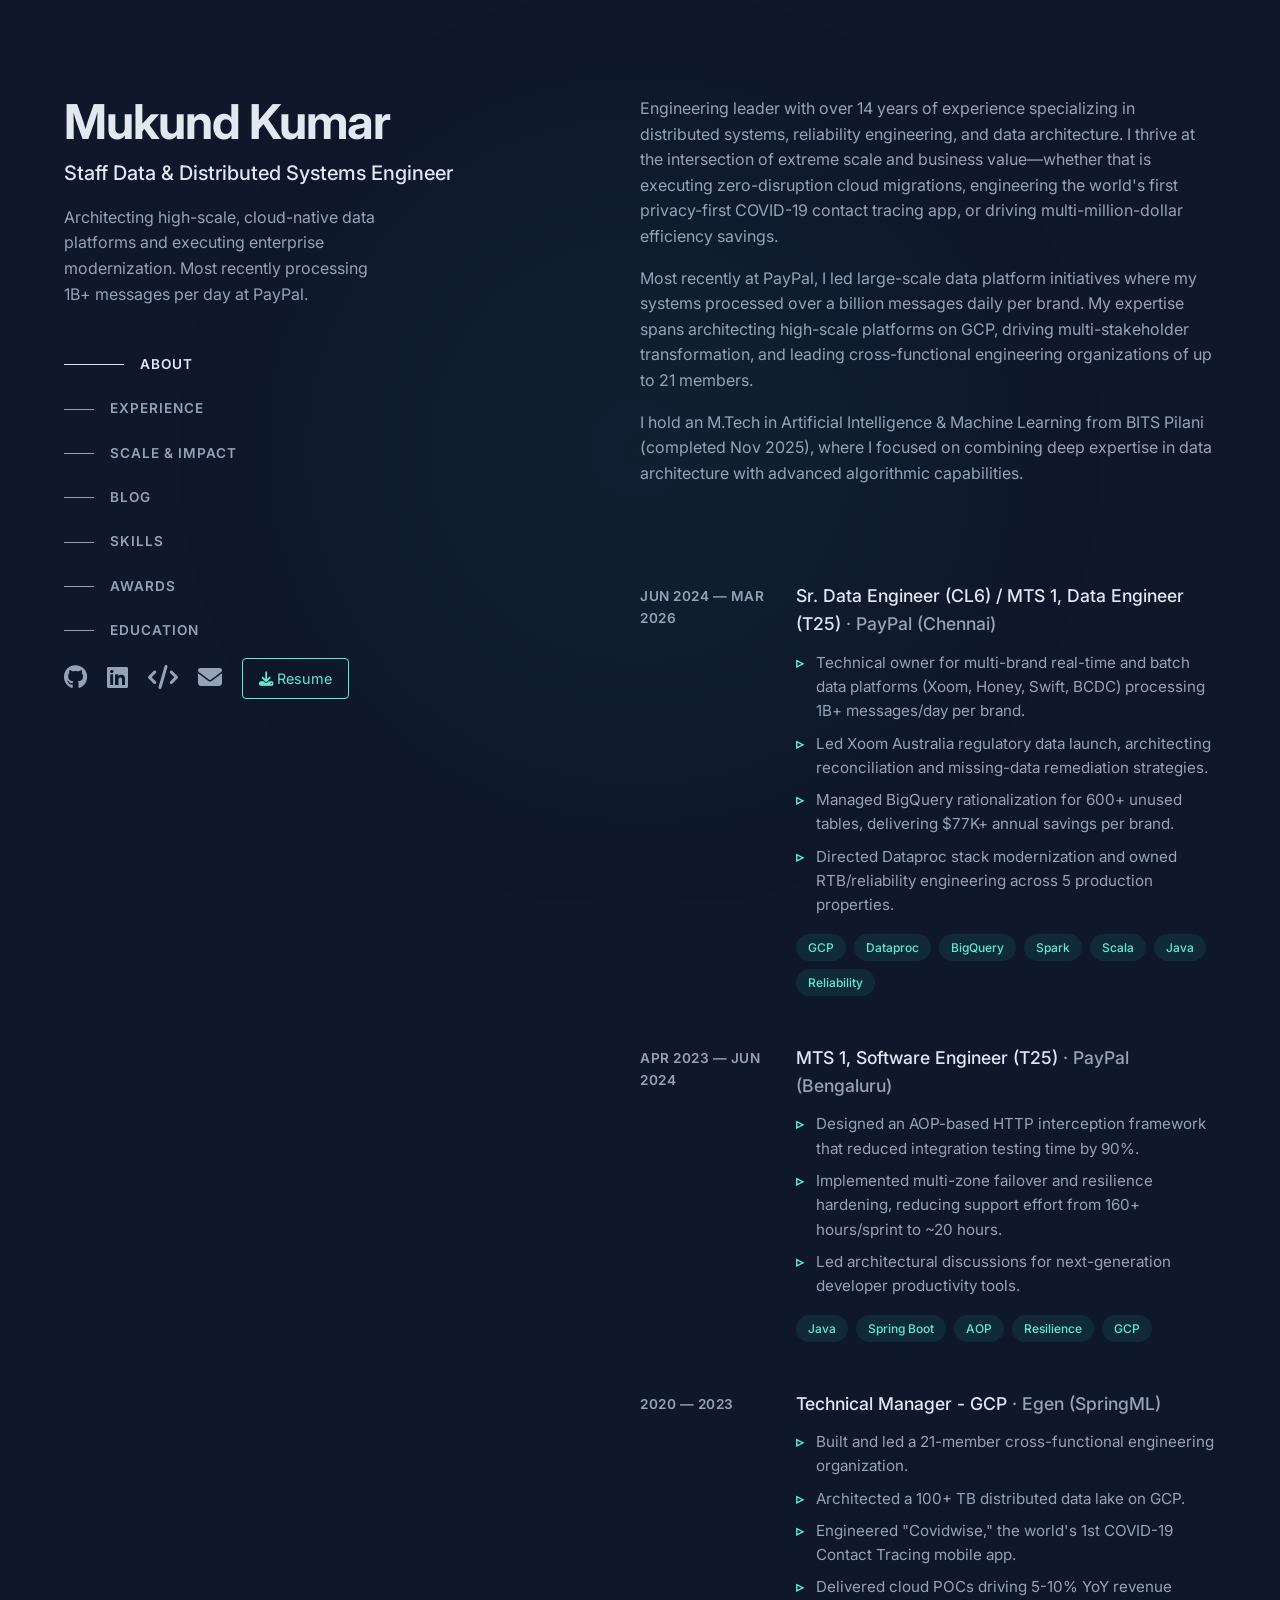
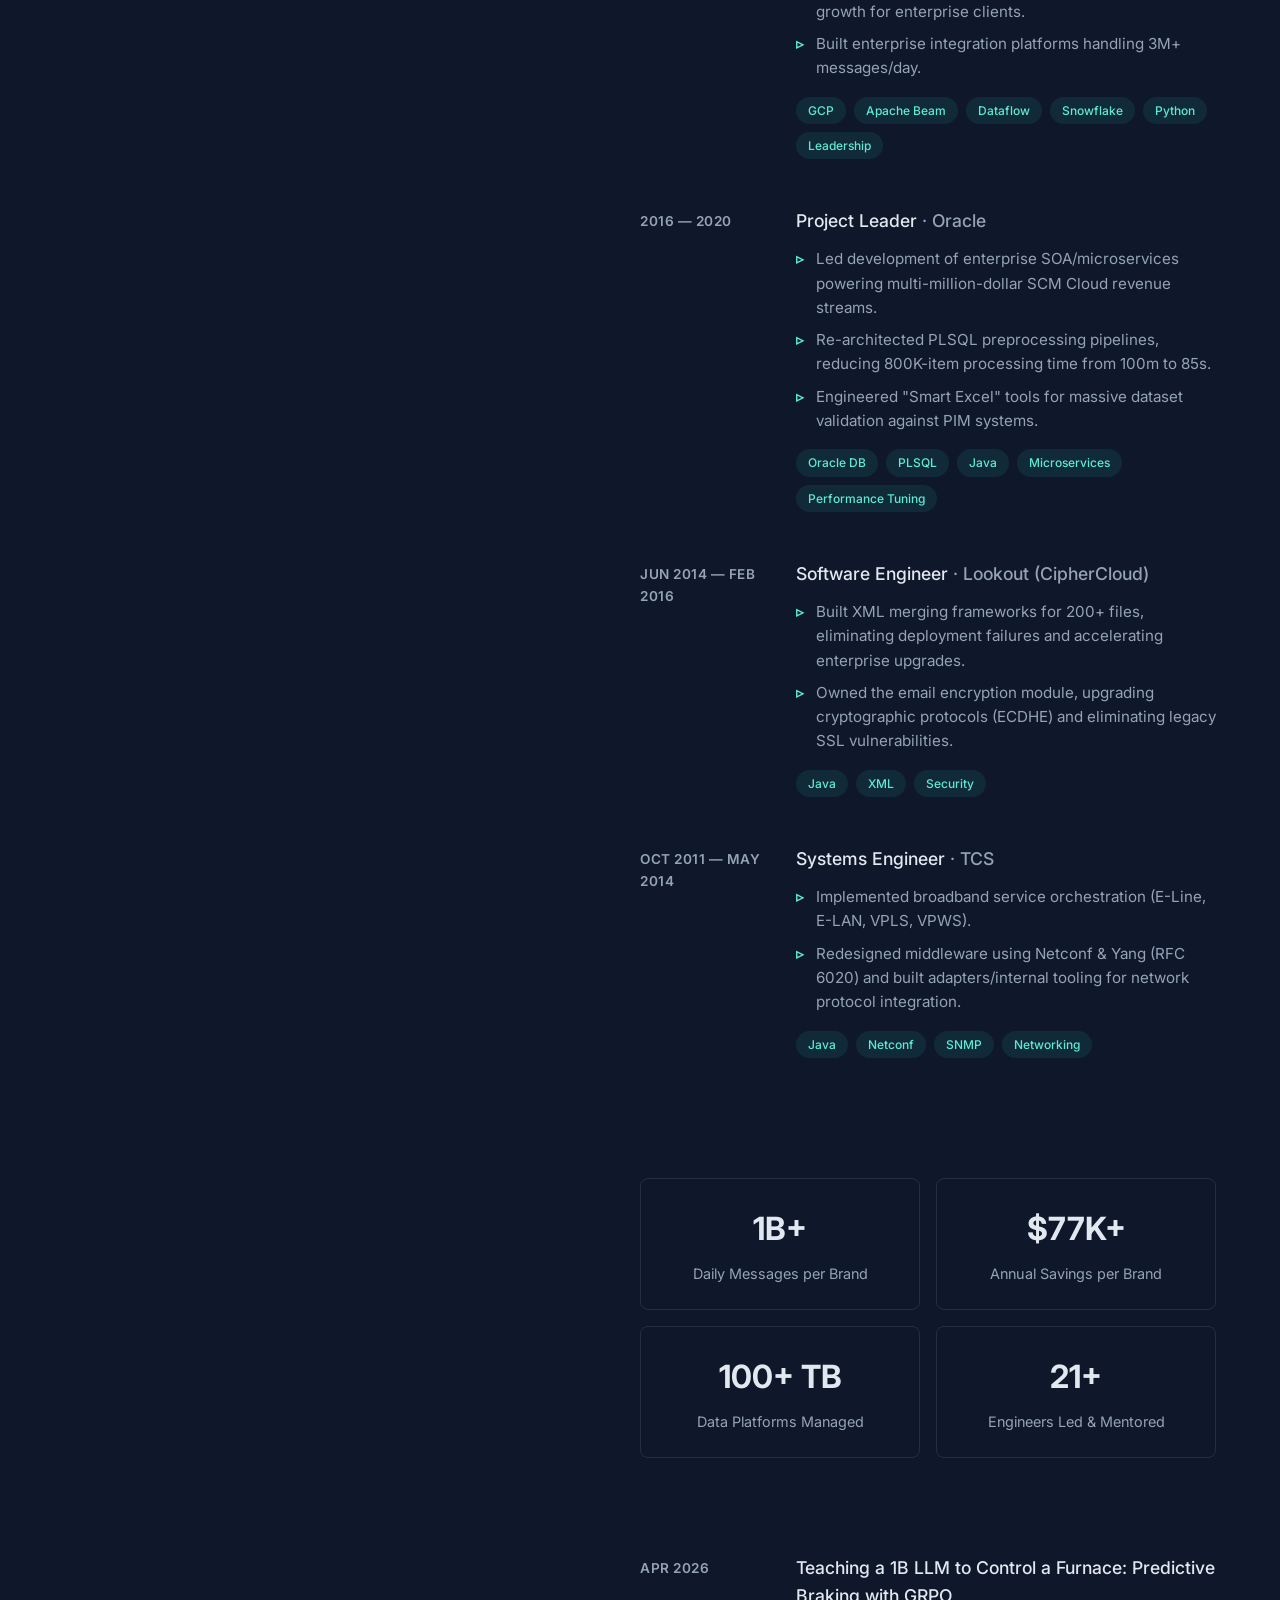
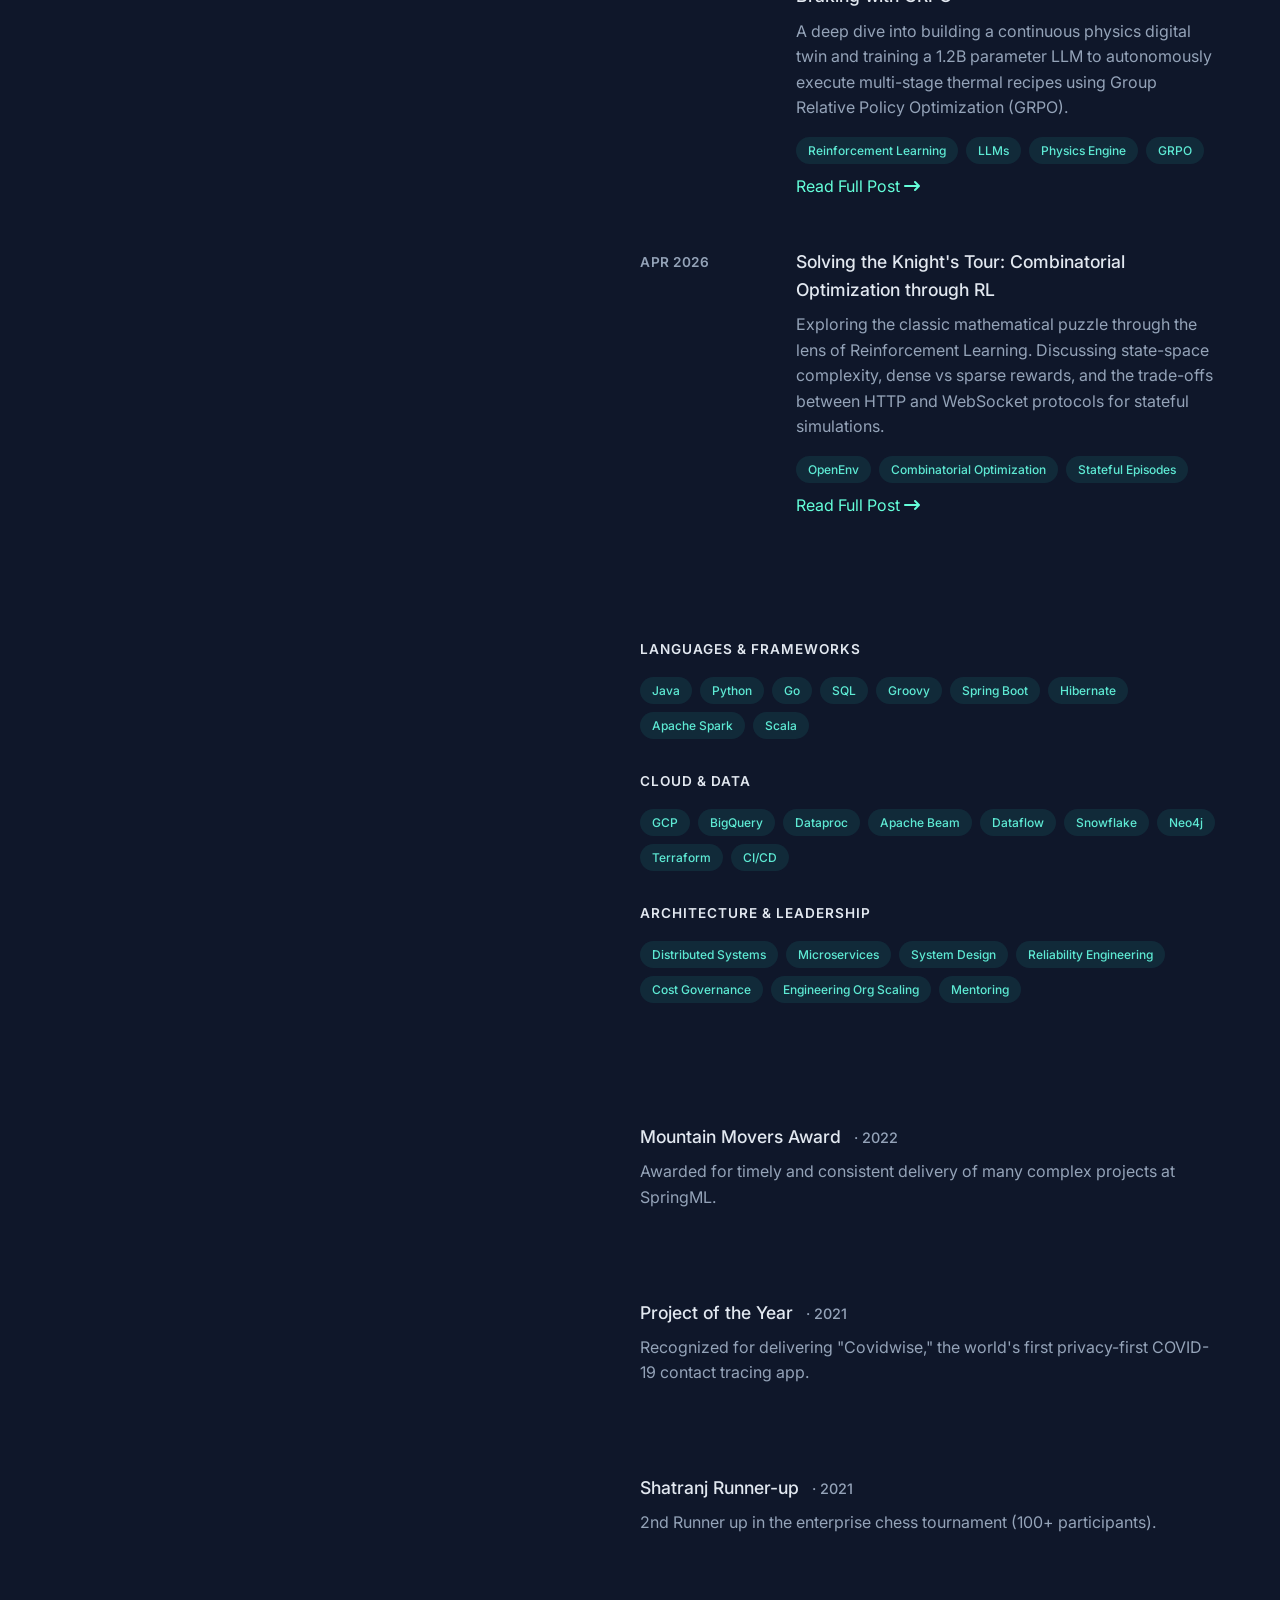
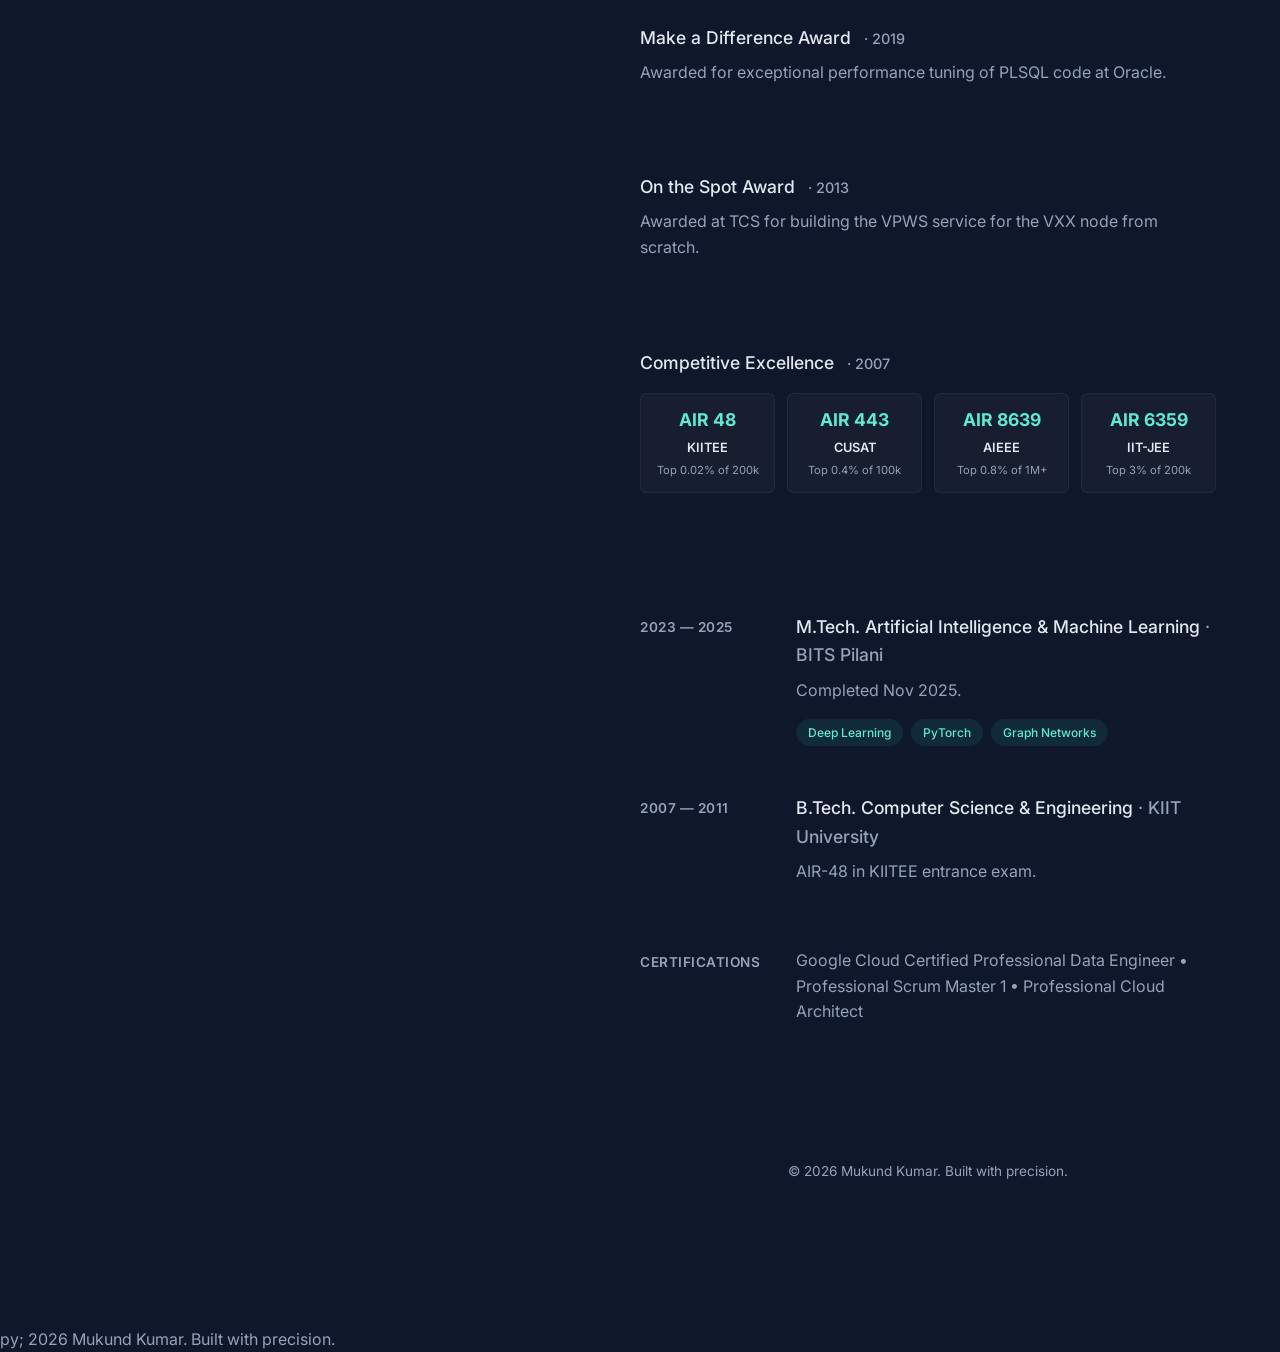
==== commit d42be1b1: "feat: add blog section to portfolio" ====
--- a/index.html
+++ b/index.html
@@ -26,6 +26,7 @@
                             <li><a href="#about" class="nav-link active"><span class="nav-indicator"></span>About</a></li>
                             <li><a href="#experience" class="nav-link"><span class="nav-indicator"></span>Experience</a></li>
                             <li><a href="#impact" class="nav-link"><span class="nav-indicator"></span>Scale & Impact</a></li>
+                            <li><a href="#blog" class="nav-link"><span class="nav-indicator"></span>Blog</a></li>
                             <li><a href="#skills" class="nav-link"><span class="nav-indicator"></span>Skills</a></li>
                             <li><a href="#awards" class="nav-link"><span class="nav-indicator"></span>Awards</a></li>
                             <li><a href="#education" class="nav-link"><span class="nav-indicator"></span>Education</a></li>
@@ -165,6 +166,32 @@
                 </div>
             </section>
 
+            <section id="blog" class="section">
+                <div class="experience-card">
+                    <div class="exp-date">Apr 2026</div>
+                    <div class="exp-details">
+                        <h3>Teaching a 1B LLM to Control a Furnace: Predictive Braking with GRPO</h3>
+                        <p>A deep dive into building a continuous physics digital twin and training a 1.2B parameter LLM to autonomously execute multi-stage thermal recipes using Group Relative Policy Optimization (GRPO).</p>
+                        <div class="tech-tags">
+                            <span class="tag">Reinforcement Learning</span><span class="tag">LLMs</span><span class="tag">Physics Engine</span><span class="tag">GRPO</span>
+                        </div>
+                        <a href="https://github.com/mukund-k-sharma/heat-treatment-scheduler/blob/main/BLOG.md" class="blog-link" target="_blank" style="display: inline-block; margin-top: 10px; color: #64ffda; text-decoration: none;">Read Full Post <i class="fa-solid fa-arrow-right-long"></i></a>
+                    </div>
+                </div>
+
+                <div class="experience-card">
+                    <div class="exp-date">Apr 2026</div>
+                    <div class="exp-details">
+                        <h3>Solving the Knight's Tour: Combinatorial Optimization through RL</h3>
+                        <p>Exploring the classic mathematical puzzle through the lens of Reinforcement Learning. Discussing state-space complexity, dense vs sparse rewards, and the trade-offs between HTTP and WebSocket protocols for stateful simulations.</p>
+                        <div class="tech-tags">
+                            <span class="tag">OpenEnv</span><span class="tag">Combinatorial Optimization</span><span class="tag">Stateful Episodes</span>
+                        </div>
+                        <a href="https://github.com/mukund-k-sharma/knights_tour/blob/main/BLOG.md" class="blog-link" target="_blank" style="display: inline-block; margin-top: 10px; color: #64ffda; text-decoration: none;">Read Full Post <i class="fa-solid fa-arrow-right-long"></i></a>
+                    </div>
+                </div>
+            </section>
+
             <section id="skills" class="section">
                 <div class="skills-container">
                     <div class="skill-category">
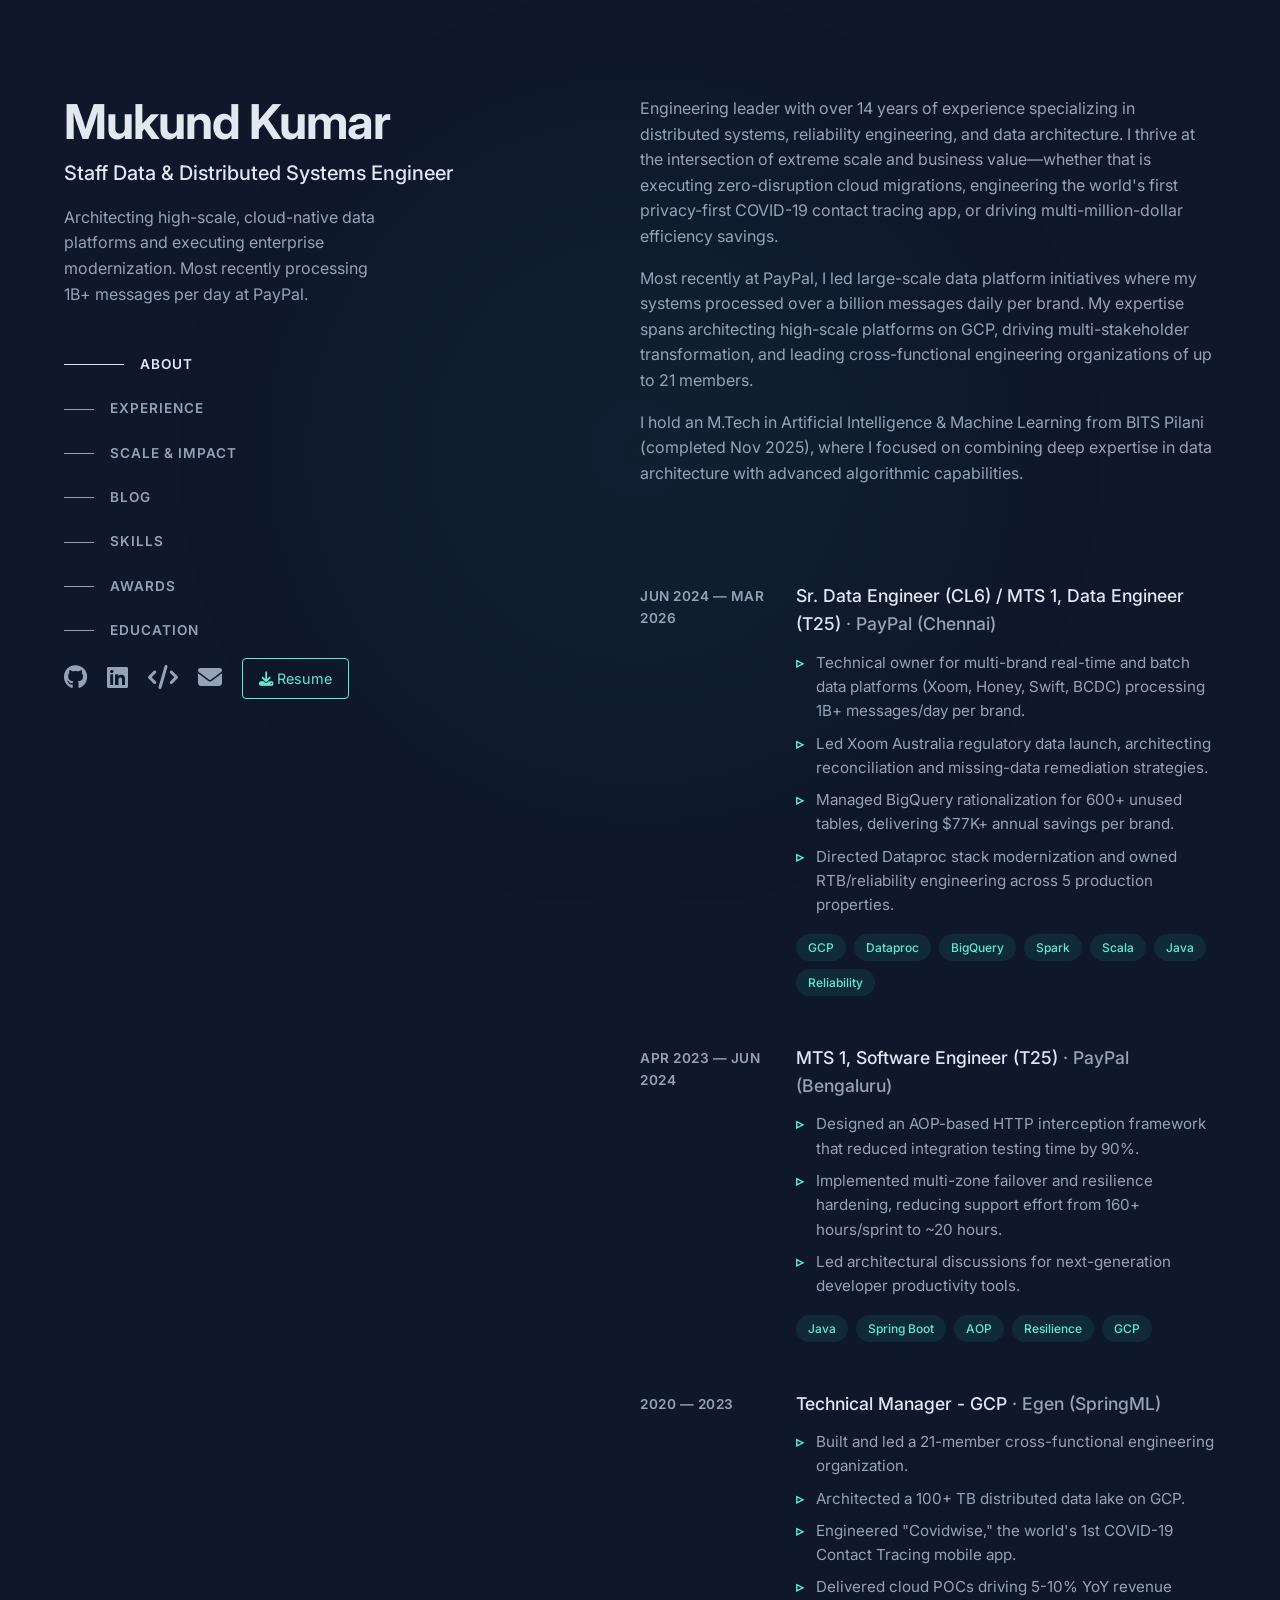
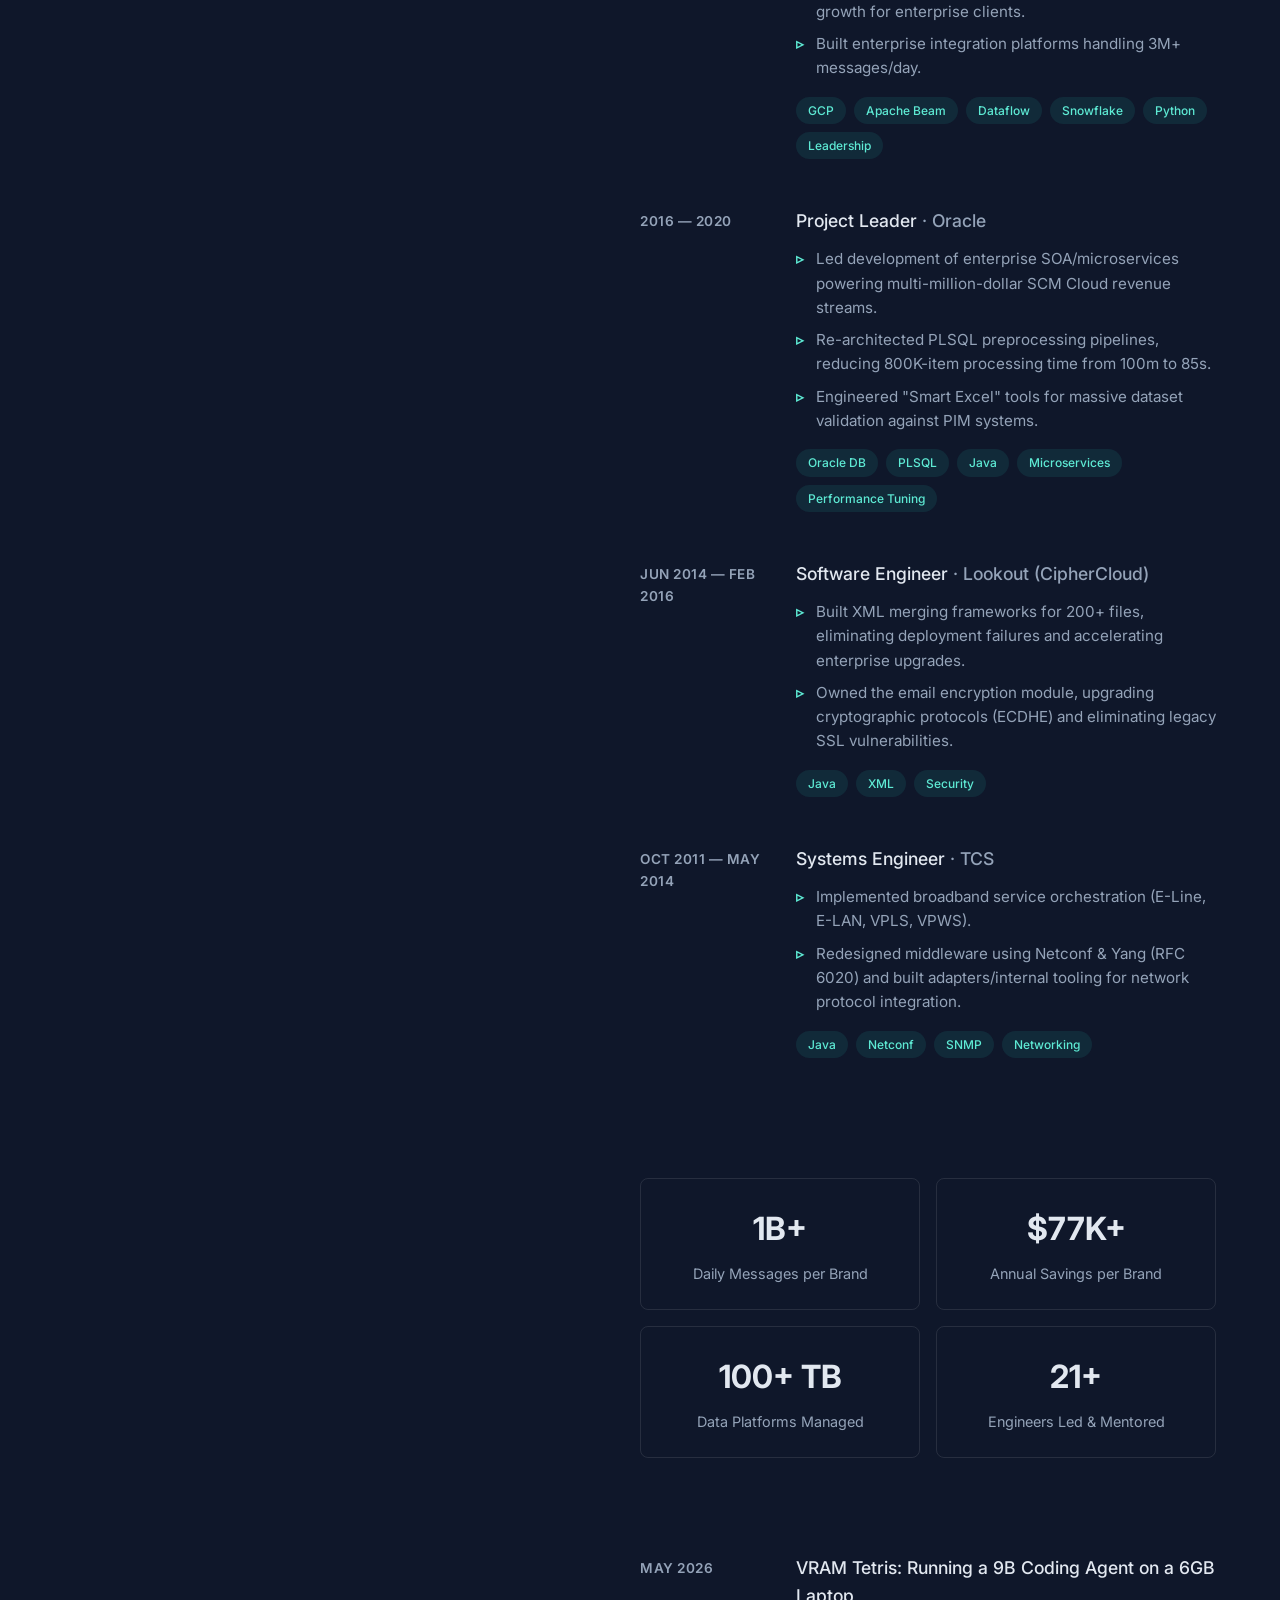
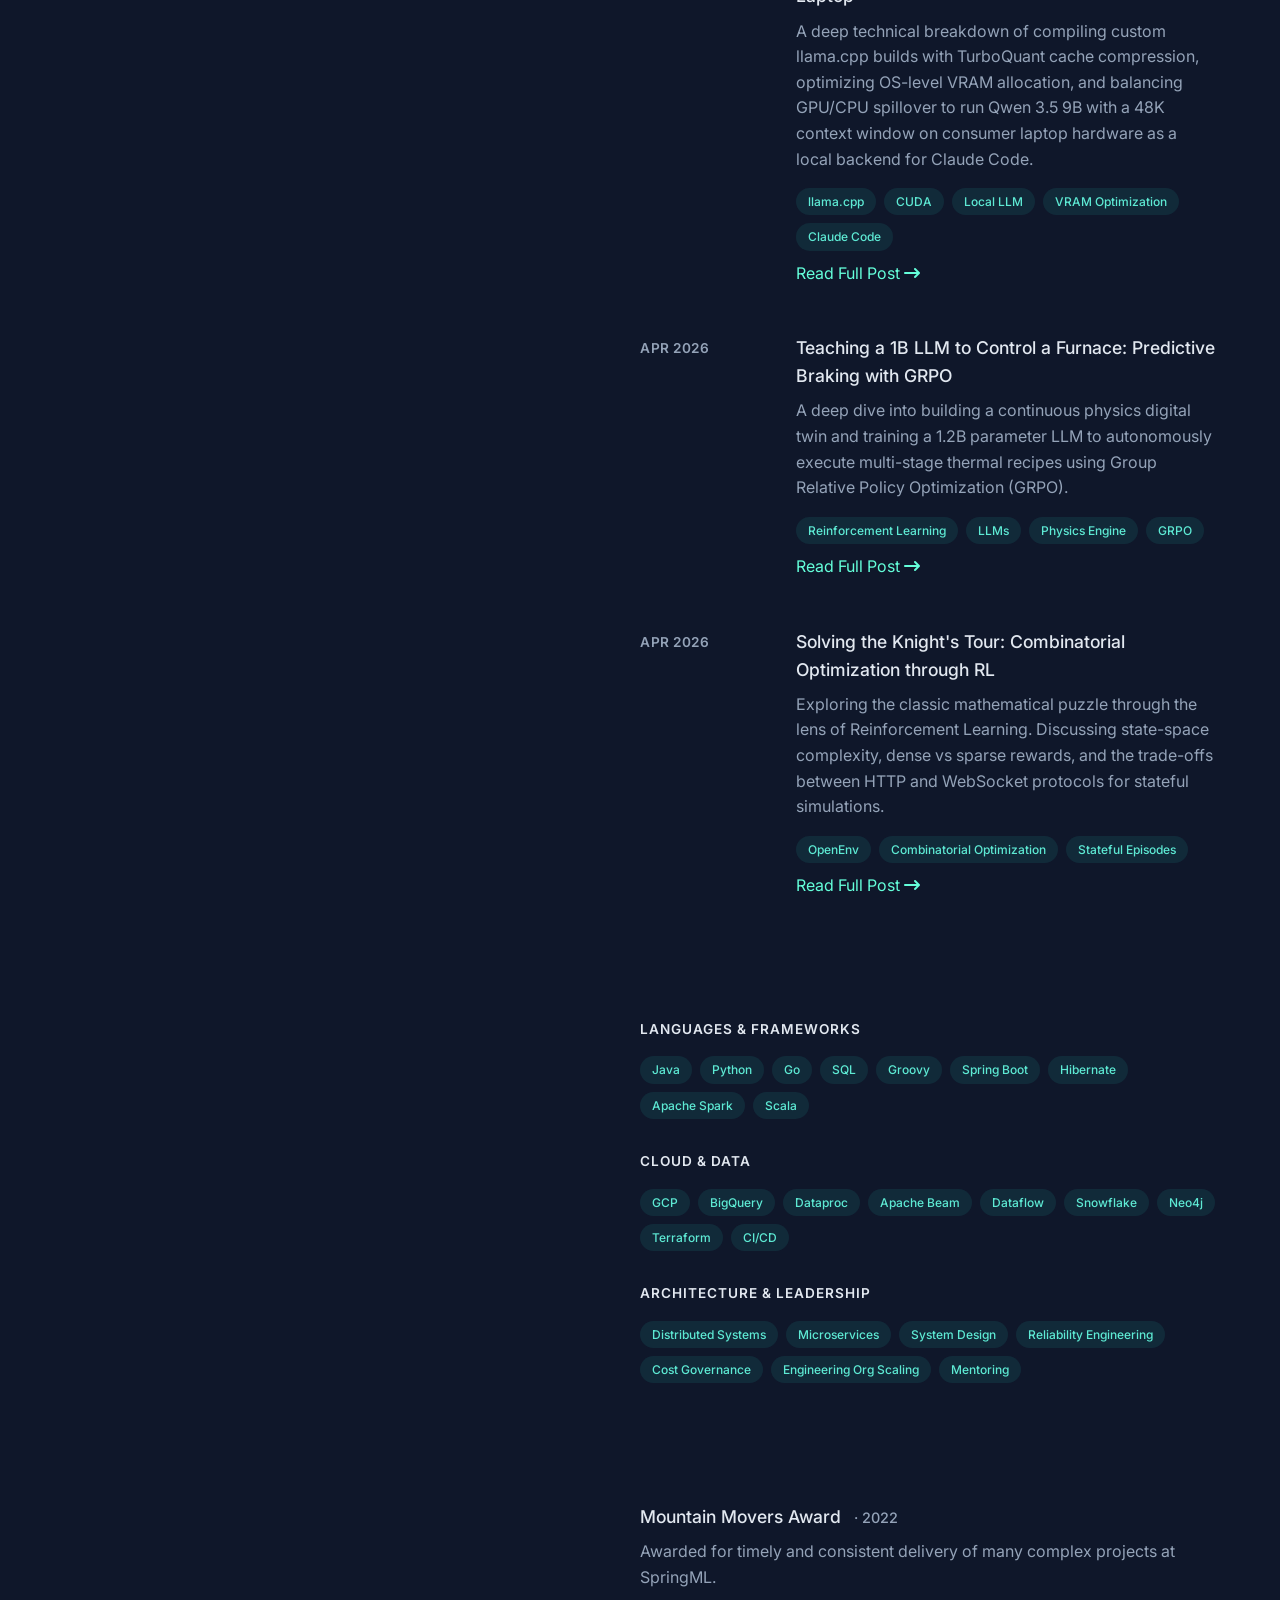
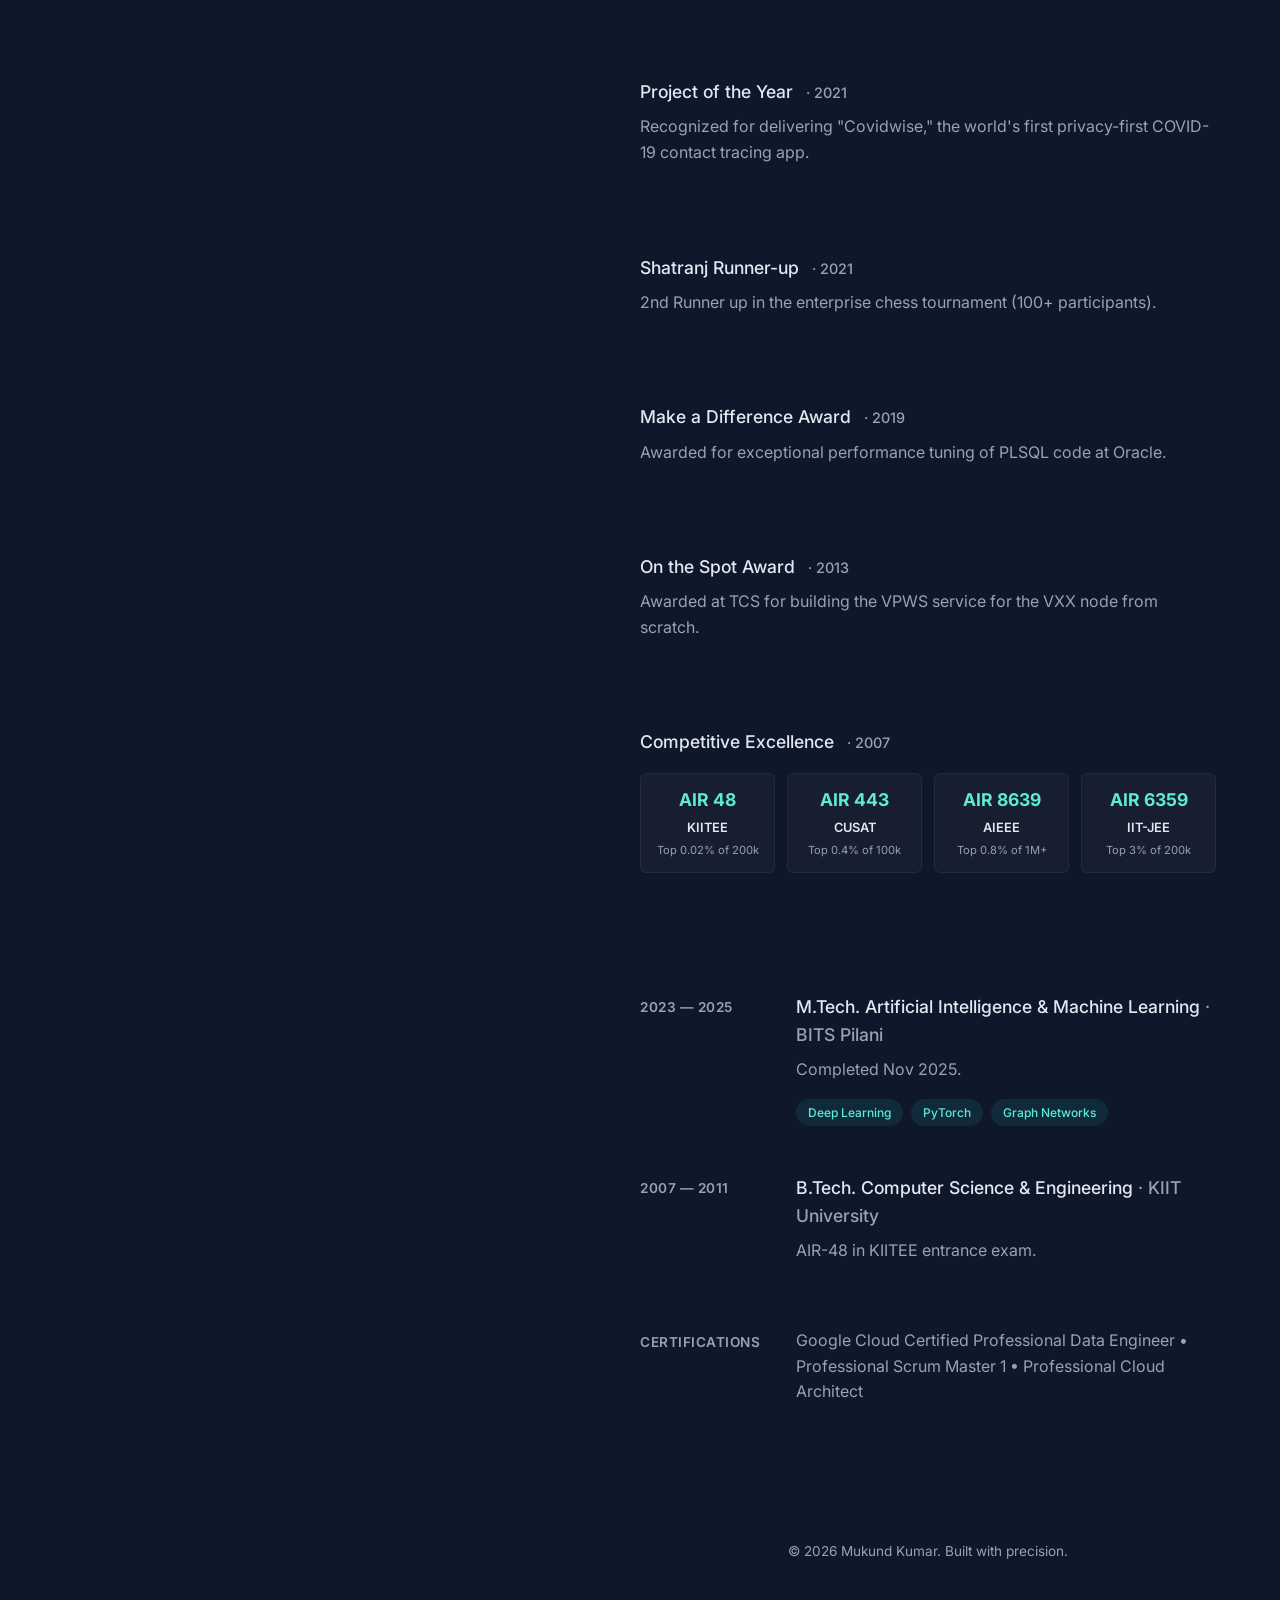
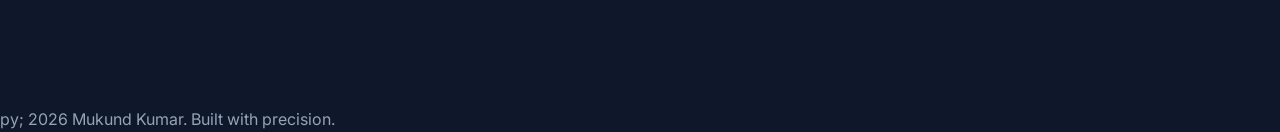
==== commit 66c94e45: "blog: Add VRAM Tetris — running Qwen 3.5 9B on a 6GB laptop - New blog post: detailed guide for runn" ====
--- a/index.html
+++ b/index.html
@@ -168,6 +168,18 @@
 
             <section id="blog" class="section">
                 <div class="experience-card">
+                    <div class="exp-date">May 2026</div>
+                    <div class="exp-details">
+                        <h3>VRAM Tetris: Running a 9B Coding Agent on a 6GB Laptop</h3>
+                        <p>A deep technical breakdown of compiling custom llama.cpp builds with TurboQuant cache compression, optimizing OS-level VRAM allocation, and balancing GPU/CPU spillover to run Qwen 3.5 9B with a 48K context window on consumer laptop hardware as a local backend for Claude Code.</p>
+                        <div class="tech-tags">
+                            <span class="tag">llama.cpp</span><span class="tag">CUDA</span><span class="tag">Local LLM</span><span class="tag">VRAM Optimization</span><span class="tag">Claude Code</span>
+                        </div>
+                        <a href="blogs/qwen3.5-9B_model_local_LLM.md" class="blog-link" target="_blank" style="display: inline-block; margin-top: 10px; color: #64ffda; text-decoration: none;">Read Full Post <i class="fa-solid fa-arrow-right-long"></i></a>
+                    </div>
+                </div>
+
+                <div class="experience-card">
                     <div class="exp-date">Apr 2026</div>
                     <div class="exp-details">
                         <h3>Teaching a 1B LLM to Control a Furnace: Predictive Braking with GRPO</h3>
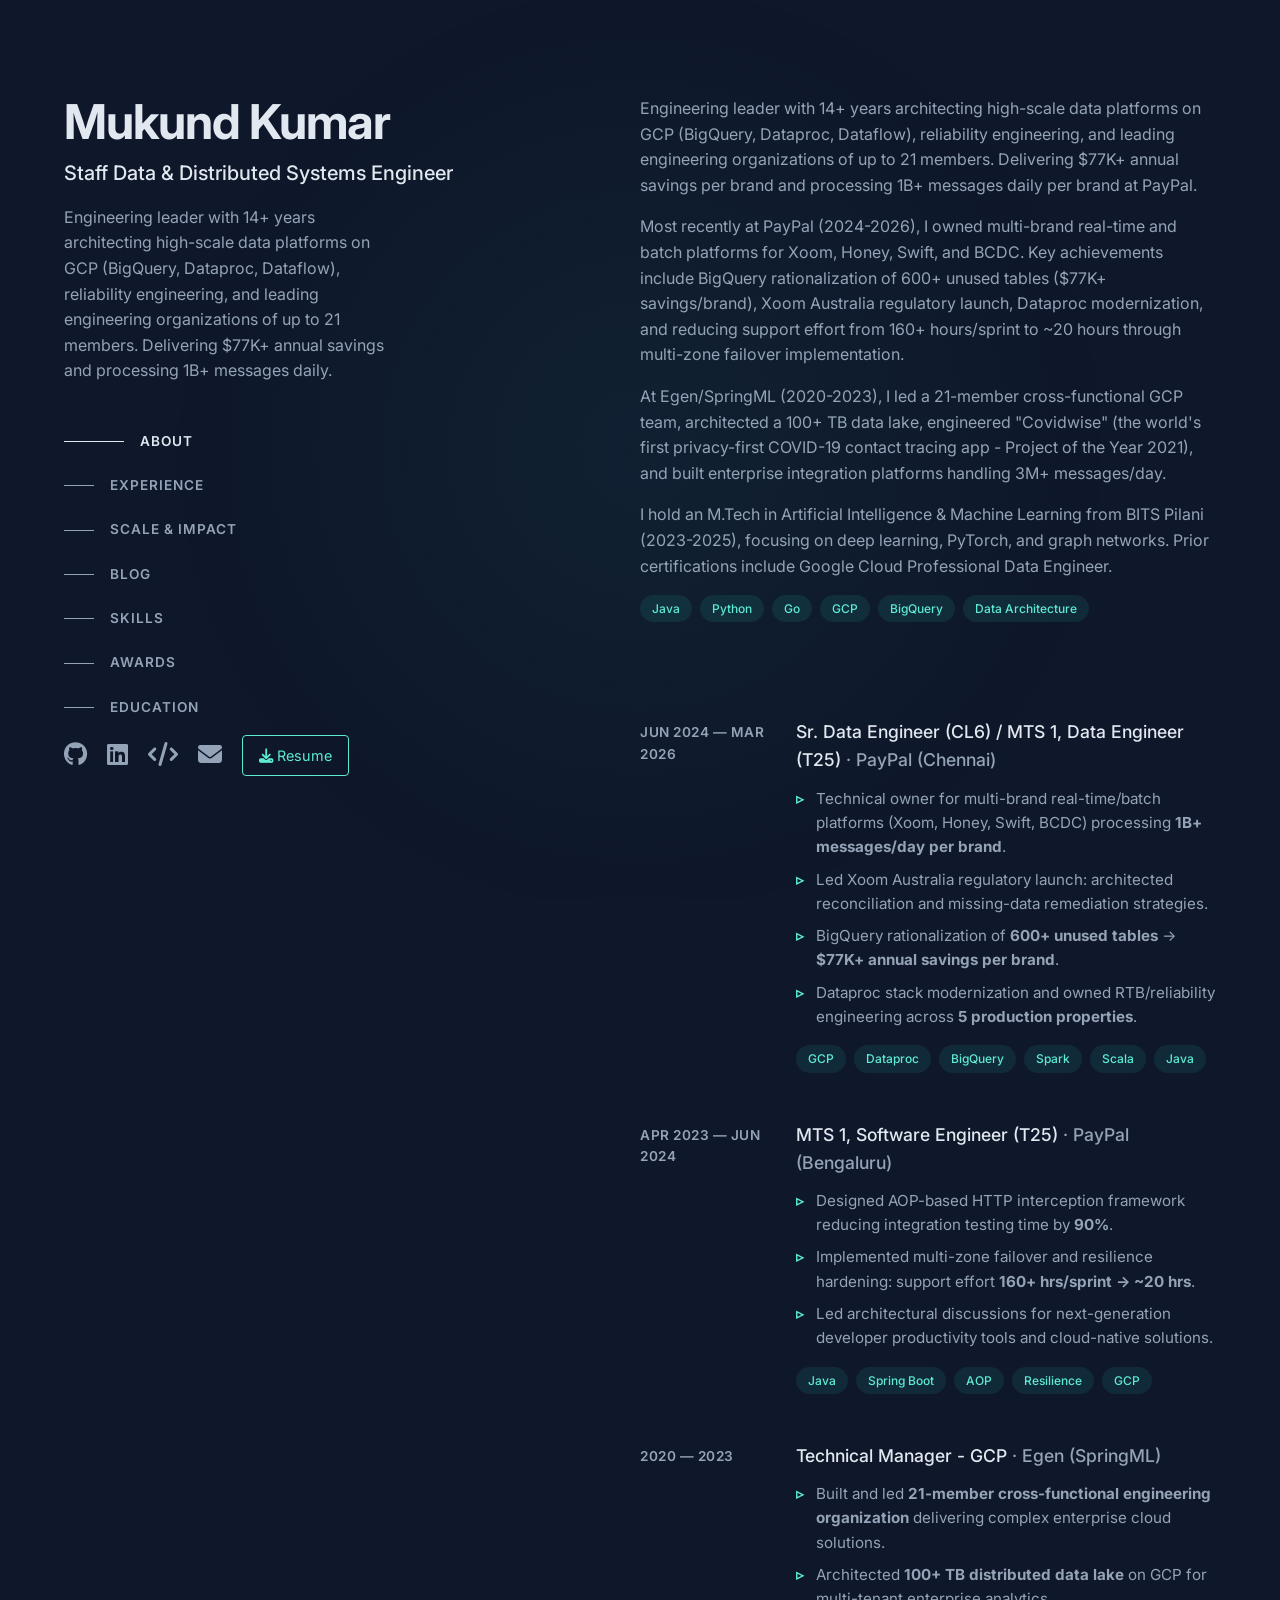
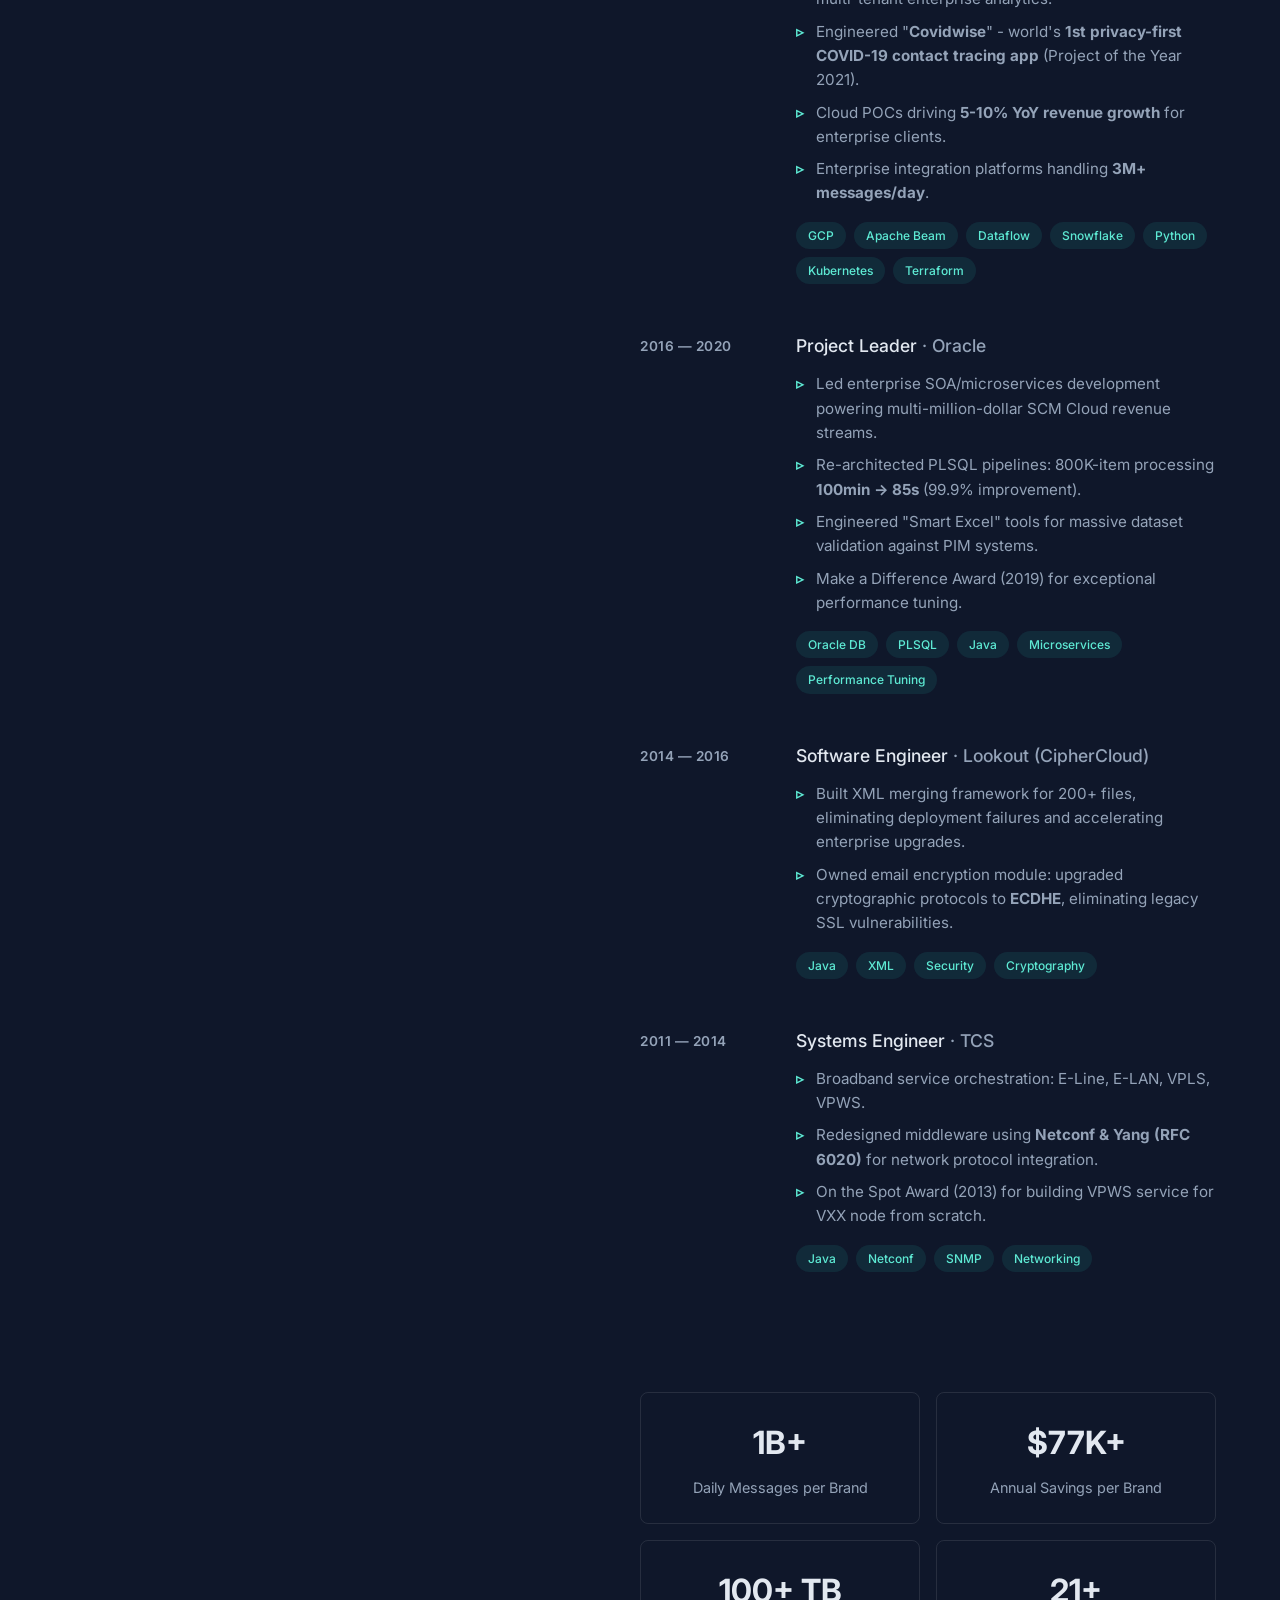
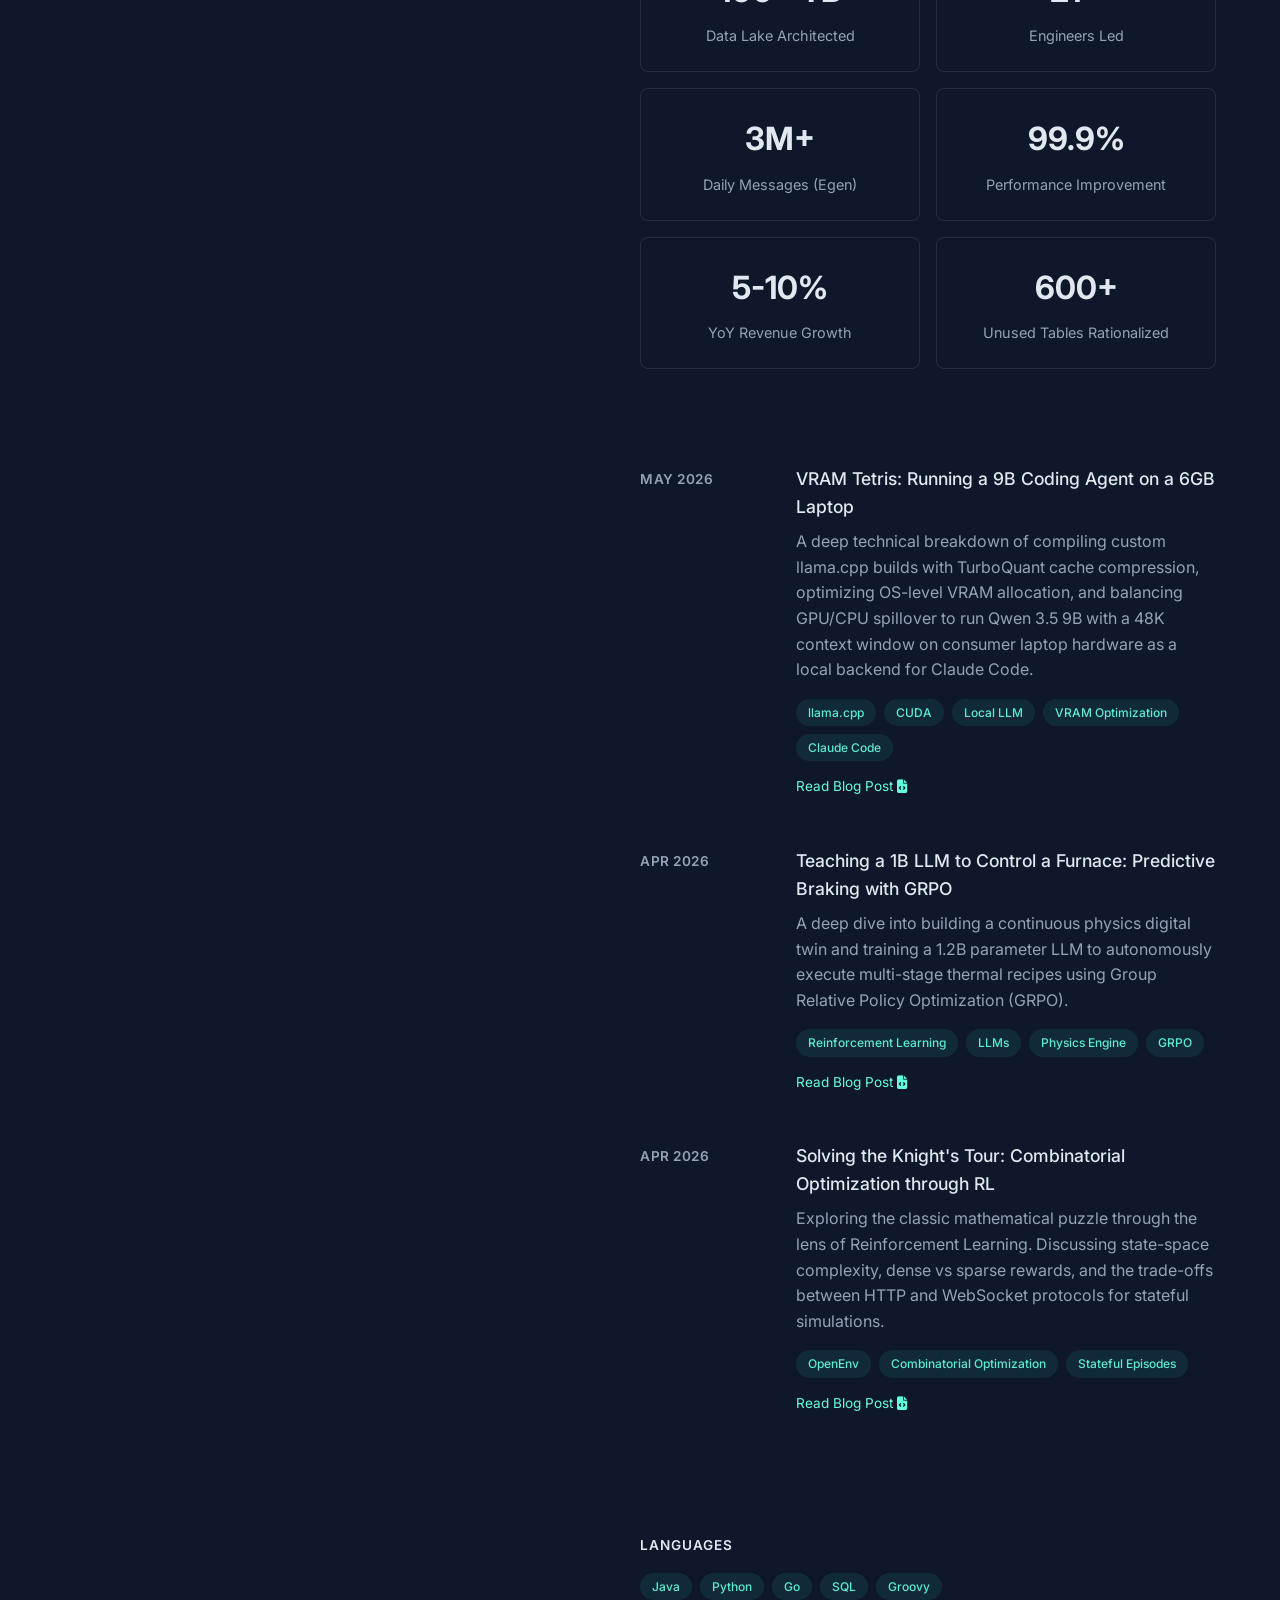
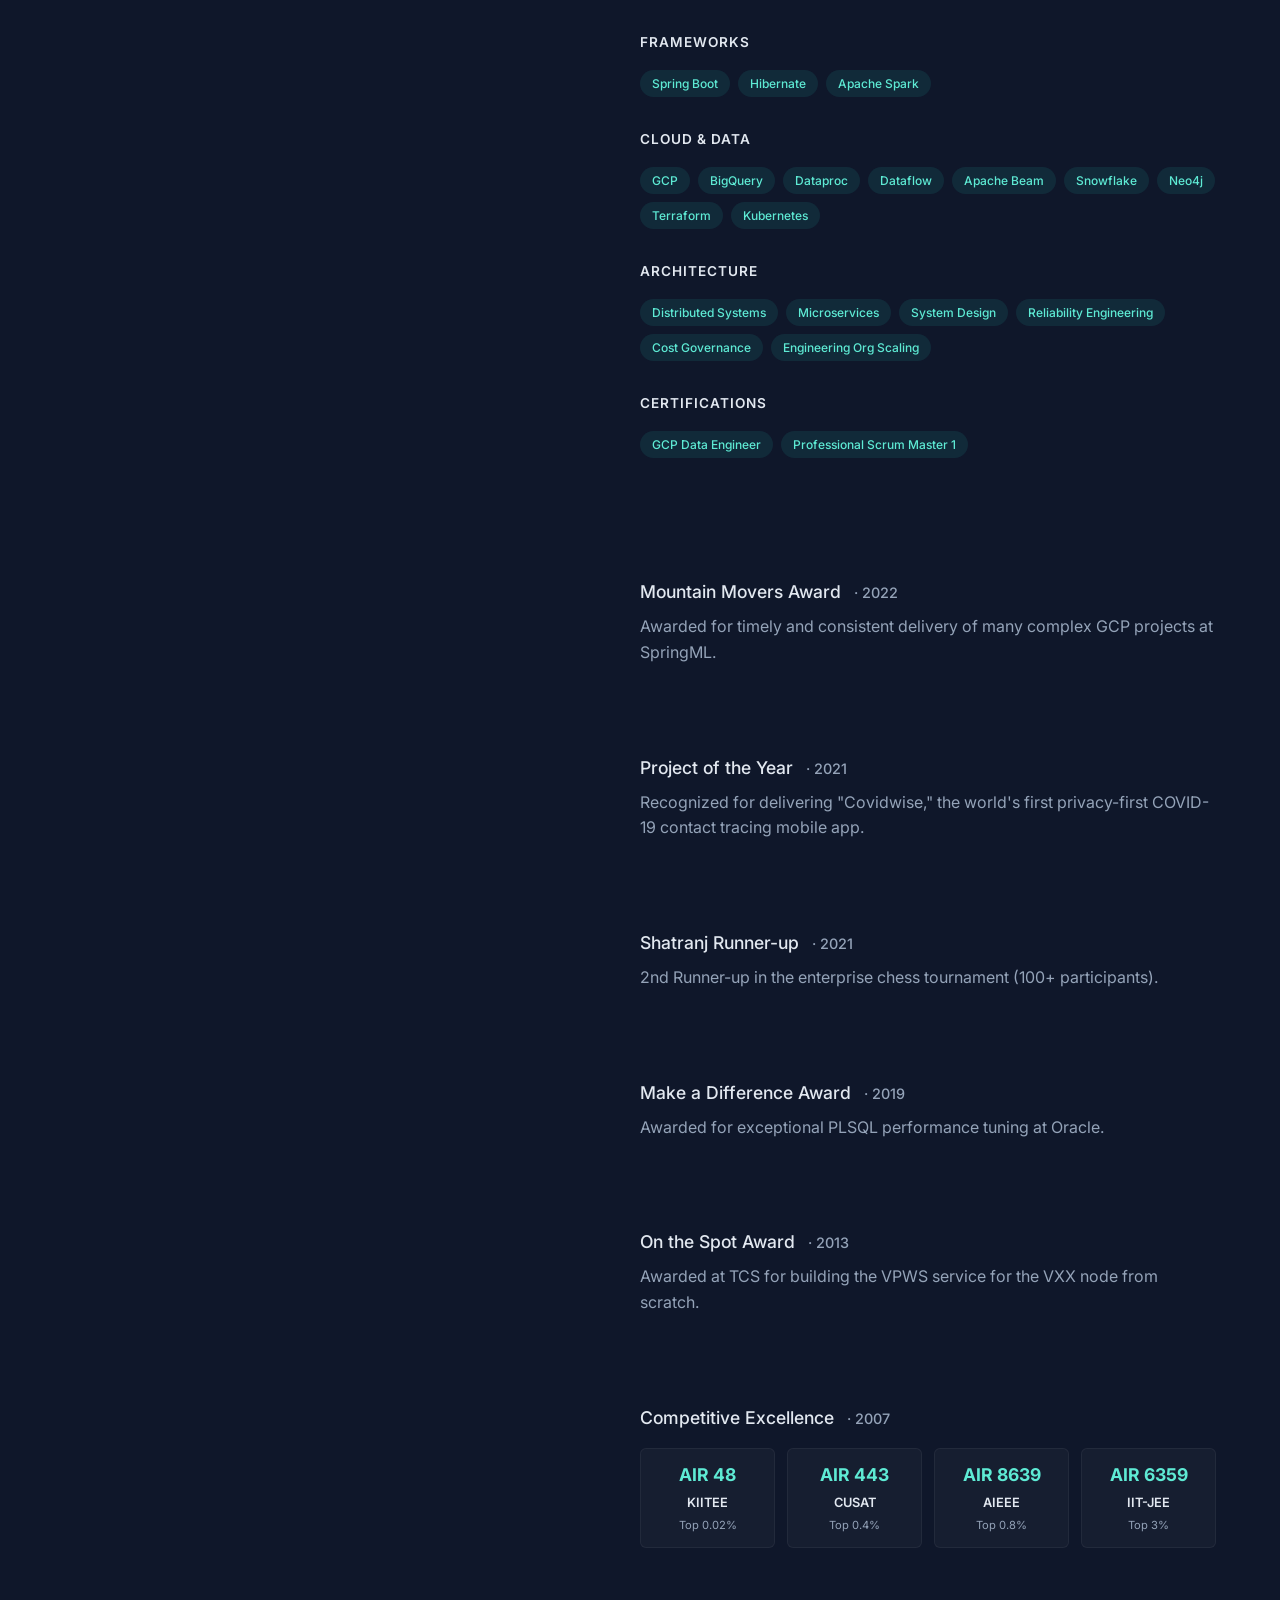
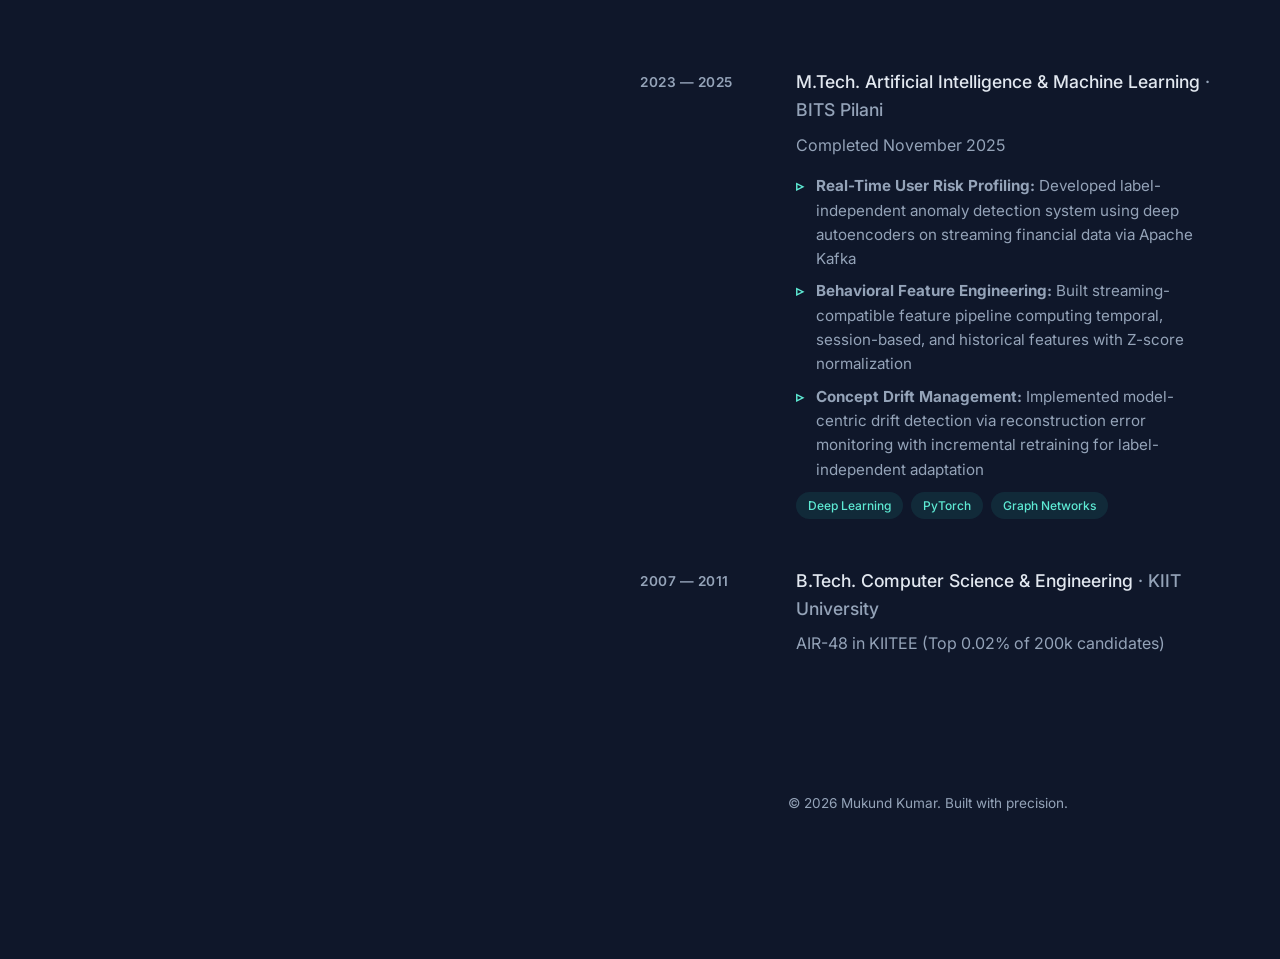
==== commit e6421bdc: "structural change" ====
--- a/index.html
+++ b/index.html
@@ -4,7 +4,7 @@
     <meta charset="UTF-8">
     <meta name="viewport" content="width=device-width, initial-scale=1.0">
     <title>Mukund Kumar | Staff Data Engineer</title>
-   <link rel="stylesheet" href="style.css?v=2">
+   <link rel="stylesheet" href="style.css?v=4">
     <link rel="preconnect" href="https://fonts.googleapis.com">
     <link rel="preconnect" href="https://fonts.gstatic.com" crossorigin>
     <link href="https://fonts.googleapis.com/css2?family=Inter:wght@300;400;500;600;700&display=swap" rel="stylesheet">
@@ -19,7 +19,7 @@
                 <div>
                     <h1>Mukund Kumar</h1>
                     <h2>Staff Data & Distributed Systems Engineer</h2>
-                    <p class="bio">Architecting high-scale, cloud-native data platforms and executing enterprise modernization. Most recently processing 1B+ messages per day at PayPal.</p>
+                    <p class="bio">Engineering leader with 14+ years architecting high-scale data platforms on GCP (BigQuery, Dataproc, Dataflow), reliability engineering, and leading engineering organizations of up to 21 members. Delivering $77K+ annual savings and processing 1B+ messages daily.</p>
                     
                     <nav class="nav-menu">
                         <ul>
@@ -39,7 +39,7 @@
                     <a href="https://www.linkedin.com/in/mukund-kumar-32068137/" target="_blank" aria-label="LinkedIn"><i class="fa-brands fa-linkedin"></i></a>
                     <a href="https://leetcode.com/Mukundnjoy" target="_blank" aria-label="LeetCode"><i class="fa-solid fa-code"></i></a>
                     <a href="mailto:mukundnjoy@gmail.com" aria-label="Email"><i class="fa-solid fa-envelope"></i></a>
-                    <a href="Mukund_Kumar_Resume.pdf" class="resume-btn" download><i class="fa-solid fa-download"></i> Resume</a>
+                    <a href="Mukund_Kumar___Staff.pdf" class="resume-btn" download><i class="fa-solid fa-download"></i> Resume</a>
                 </div>
             </div>
         </header>
@@ -47,9 +47,13 @@
         <main class="content">
             
             <section id="about" class="section">
-                <p>Engineering leader with over 14 years of experience specializing in distributed systems, reliability engineering, and data architecture. I thrive at the intersection of extreme scale and business value—whether that is executing zero-disruption cloud migrations, engineering the world's first privacy-first COVID-19 contact tracing app, or driving multi-million-dollar efficiency savings.</p>
-                <p>Most recently at PayPal, I led large-scale data platform initiatives where my systems processed over a billion messages daily per brand. My expertise spans architecting high-scale platforms on GCP, driving multi-stakeholder transformation, and leading cross-functional engineering organizations of up to 21 members.</p>
-                <p>I hold an M.Tech in Artificial Intelligence & Machine Learning from BITS Pilani (completed Nov 2025), where I focused on combining deep expertise in data architecture with advanced algorithmic capabilities.</p>
+                <p>Engineering leader with 14+ years architecting high-scale data platforms on GCP (BigQuery, Dataproc, Dataflow), reliability engineering, and leading engineering organizations of up to 21 members. Delivering $77K+ annual savings per brand and processing 1B+ messages daily per brand at PayPal.</p>
+                <p>Most recently at PayPal (2024-2026), I owned multi-brand real-time and batch platforms for Xoom, Honey, Swift, and BCDC. Key achievements include BigQuery rationalization of 600+ unused tables ($77K+ savings/brand), Xoom Australia regulatory launch, Dataproc modernization, and reducing support effort from 160+ hours/sprint to ~20 hours through multi-zone failover implementation.</p>
+                <p>At Egen/SpringML (2020-2023), I led a 21-member cross-functional GCP team, architected a 100+ TB data lake, engineered "Covidwise" (the world's first privacy-first COVID-19 contact tracing app - Project of the Year 2021), and built enterprise integration platforms handling 3M+ messages/day.</p>
+                <p>I hold an M.Tech in Artificial Intelligence & Machine Learning from BITS Pilani (2023-2025), focusing on deep learning, PyTorch, and graph networks. Prior certifications include Google Cloud Professional Data Engineer.</p>
+                <div class="tech-tags">
+                    <span class="tag">Java</span><span class="tag">Python</span><span class="tag">Go</span><span class="tag">GCP</span><span class="tag">BigQuery</span><span class="tag">Data Architecture</span>
+                </div>
             </section>
 
             <section id="experience" class="section">
@@ -58,14 +62,15 @@
                     <div class="exp-details">
                         <h3>Sr. Data Engineer (CL6) / MTS 1, Data Engineer (T25) <span>· PayPal (Chennai)</span></h3>
                         <ul class="exp-list">
-                            <li>Technical owner for multi-brand real-time and batch data platforms (Xoom, Honey, Swift, BCDC) processing 1B+ messages/day per brand.</li>
-                            <li>Led Xoom Australia regulatory data launch, architecting reconciliation and missing-data remediation strategies.</li>
-                            <li>Managed BigQuery rationalization for 600+ unused tables, delivering $77K+ annual savings per brand.</li>
-                            <li>Directed Dataproc stack modernization and owned RTB/reliability engineering across 5 production properties.</li>
-                        </ul>
-                        <div class="tech-tags">
-                            <span class="tag">GCP</span><span class="tag">Dataproc</span><span class="tag">BigQuery</span><span class="tag">Spark</span><span class="tag">Scala</span><span class="tag">Java</span><span class="tag">Reliability</span>
-                        </div>
+                            <li>Technical owner for multi-brand real-time/batch platforms (Xoom, Honey, Swift, BCDC) processing <strong>1B+ messages/day per brand</strong>.</li>
+                            <li>Led Xoom Australia regulatory launch: architected reconciliation and missing-data remediation strategies.</li>
+                            <li>BigQuery rationalization of <strong>600+ unused tables</strong> → <strong>$77K+ annual savings per brand</strong>.</li>
+                            <li>Dataproc stack modernization and owned RTB/reliability engineering across <strong>5 production properties</strong>.</li>
+                        </ul>
+                        <div class="tech-tags">
+                            <span class="tag">GCP</span><span class="tag">Dataproc</span><span class="tag">BigQuery</span><span class="tag">Spark</span><span class="tag">Scala</span><span class="tag">Java</span>
+                        </div>
+
                     </div>
                 </div>
 
@@ -74,13 +79,14 @@
                     <div class="exp-details">
                         <h3>MTS 1, Software Engineer (T25) <span>· PayPal (Bengaluru)</span></h3>
                         <ul class="exp-list">
-                            <li>Designed an AOP-based HTTP interception framework that reduced integration testing time by 90%.</li>
-                            <li>Implemented multi-zone failover and resilience hardening, reducing support effort from 160+ hours/sprint to ~20 hours.</li>
-                            <li>Led architectural discussions for next-generation developer productivity tools.</li>
+                            <li>Designed AOP-based HTTP interception framework reducing integration testing time by <strong>90%</strong>.</li>
+                            <li>Implemented multi-zone failover and resilience hardening: support effort <strong>160+ hrs/sprint → ~20 hrs</strong>.</li>
+                            <li>Led architectural discussions for next-generation developer productivity tools and cloud-native solutions.</li>
                         </ul>
                         <div class="tech-tags">
                             <span class="tag">Java</span><span class="tag">Spring Boot</span><span class="tag">AOP</span><span class="tag">Resilience</span><span class="tag">GCP</span>
                         </div>
+
                     </div>
                 </div>
 
@@ -89,15 +95,17 @@
                     <div class="exp-details">
                         <h3>Technical Manager - GCP <span>· Egen (SpringML)</span></h3>
                         <ul class="exp-list">
-                            <li>Built and led a 21-member cross-functional engineering organization.</li>
-                            <li>Architected a 100+ TB distributed data lake on GCP.</li>
-                            <li>Engineered "Covidwise," the world's 1st COVID-19 Contact Tracing mobile app.</li>
-                            <li>Delivered cloud POCs driving 5-10% YoY revenue growth for enterprise clients.</li>
-                            <li>Built enterprise integration platforms handling 3M+ messages/day.</li>
-                        </ul>
-                        <div class="tech-tags">
-                            <span class="tag">GCP</span><span class="tag">Apache Beam</span><span class="tag">Dataflow</span><span class="tag">Snowflake</span><span class="tag">Python</span><span class="tag">Leadership</span>
-                        </div>
+                            <li>Built and led <strong>21-member cross-functional engineering organization</strong> delivering complex enterprise cloud solutions.</li>
+                            <li>Architected <strong>100+ TB distributed data lake</strong> on GCP for multi-tenant enterprise analytics.</li>
+                            <li>Engineered "<strong>Covidwise</strong>" - world's <strong>1st privacy-first COVID-19 contact tracing app</strong> (Project of the Year 2021).</li>
+                            <li>Cloud POCs driving <strong>5-10% YoY revenue growth</strong> for enterprise clients.</li>
+                            <li>Enterprise integration platforms handling <strong>3M+ messages/day</strong>.</li>
+                        </ul>
+                        <div class="tech-tags">
+                            <span class="tag">GCP</span><span class="tag">Apache Beam</span><span class="tag">Dataflow</span><span class="tag">Snowflake</span><span class="tag">Python</span><span class="tag">Kubernetes</span><span class="tag">Terraform</span>
+                        </div>
+
+
                     </div>
                 </div>
 
@@ -106,9 +114,10 @@
                     <div class="exp-details">
                         <h3>Project Leader <span>· Oracle</span></h3>
                         <ul class="exp-list">
-                            <li>Led development of enterprise SOA/microservices powering multi-million-dollar SCM Cloud revenue streams.</li>
-                            <li>Re-architected PLSQL preprocessing pipelines, reducing 800K-item processing time from 100m to 85s.</li>
+                            <li>Led enterprise SOA/microservices development powering multi-million-dollar SCM Cloud revenue streams.</li>
+                            <li>Re-architected PLSQL pipelines: 800K-item processing <strong>100min → 85s</strong> (99.9% improvement).</li>
                             <li>Engineered "Smart Excel" tools for massive dataset validation against PIM systems.</li>
+                            <li>Make a Difference Award (2019) for exceptional performance tuning.</li>
                         </ul>
                         <div class="tech-tags">
                             <span class="tag">Oracle DB</span><span class="tag">PLSQL</span><span class="tag">Java</span><span class="tag">Microservices</span><span class="tag">Performance Tuning</span>
@@ -117,26 +126,27 @@
                 </div>
 
                 <div class="experience-card">
-                    <div class="exp-date">Jun 2014 — Feb 2016</div>
+                    <div class="exp-date">2014 — 2016</div>
                     <div class="exp-details">
                         <h3>Software Engineer <span>· Lookout (CipherCloud)</span></h3>
                         <ul class="exp-list">
-                            <li>Built XML merging frameworks for 200+ files, eliminating deployment failures and accelerating enterprise upgrades.</li>
-                            <li>Owned the email encryption module, upgrading cryptographic protocols (ECDHE) and eliminating legacy SSL vulnerabilities.</li>
-                        </ul>
-                        <div class="tech-tags">
-                            <span class="tag">Java</span><span class="tag">XML</span><span class="tag">Security</span>
-                        </div>
-                    </div>
-                </div>
-
-                <div class="experience-card">
-                    <div class="exp-date">Oct 2011 — May 2014</div>
+                            <li>Built XML merging framework for 200+ files, eliminating deployment failures and accelerating enterprise upgrades.</li>
+                            <li>Owned email encryption module: upgraded cryptographic protocols to <strong>ECDHE</strong>, eliminating legacy SSL vulnerabilities.</li>
+                        </ul>
+                        <div class="tech-tags">
+                            <span class="tag">Java</span><span class="tag">XML</span><span class="tag">Security</span><span class="tag">Cryptography</span>
+                        </div>
+                    </div>
+                </div>
+
+                <div class="experience-card">
+                    <div class="exp-date">2011 — 2014</div>
                     <div class="exp-details">
                         <h3>Systems Engineer <span>· TCS</span></h3>
                         <ul class="exp-list">
-                            <li>Implemented broadband service orchestration (E-Line, E-LAN, VPLS, VPWS).</li>
-                            <li>Redesigned middleware using Netconf & Yang (RFC 6020) and built adapters/internal tooling for network protocol integration.</li>
+                            <li>Broadband service orchestration: E-Line, E-LAN, VPLS, VPWS.</li>
+                            <li>Redesigned middleware using <strong>Netconf & Yang (RFC 6020)</strong> for network protocol integration.</li>
+                            <li>On the Spot Award (2013) for building VPWS service for VXX node from scratch.</li>
                         </ul>
                         <div class="tech-tags">
                             <span class="tag">Java</span><span class="tag">Netconf</span><span class="tag">SNMP</span><span class="tag">Networking</span>
@@ -157,11 +167,27 @@
                     </div>
                     <div class="impact-box">
                         <h4>100+ TB</h4>
-                        <p>Data Platforms Managed</p>
+                        <p>Data Lake Architected</p>
                     </div>
                     <div class="impact-box">
                         <h4>21+</h4>
-                        <p>Engineers Led & Mentored</p>
+                        <p>Engineers Led</p>
+                    </div>
+                    <div class="impact-box">
+                        <h4>3M+</h4>
+                        <p>Daily Messages (Egen)</p>
+                    </div>
+                    <div class="impact-box">
+                        <h4>99.9%</h4>
+                        <p>Performance Improvement</p>
+                    </div>
+                    <div class="impact-box">
+                        <h4>5-10%</h4>
+                        <p>YoY Revenue Growth</p>
+                    </div>
+                    <div class="impact-box">
+                        <h4>600+</h4>
+                        <p>Unused Tables Rationalized</p>
                     </div>
                 </div>
             </section>
@@ -175,7 +201,9 @@
                         <div class="tech-tags">
                             <span class="tag">llama.cpp</span><span class="tag">CUDA</span><span class="tag">Local LLM</span><span class="tag">VRAM Optimization</span><span class="tag">Claude Code</span>
                         </div>
-                        <a href="blogs/qwen3.5-9B_model_local_LLM.md" class="blog-link" target="_blank" style="display: inline-block; margin-top: 10px; color: #64ffda; text-decoration: none;">Read Full Post <i class="fa-solid fa-arrow-right-long"></i></a>
+                        <div style="margin-top: 12px;">
+                            <a href="blogs/qwen3.5-9B_model_local_LLM.html" target="_blank" style="display: inline-block; color: #64ffda; text-decoration: none; font-size: 0.85rem;">Read Blog Post <i class="fa-solid fa-file-code"></i></a>
+                        </div>
                     </div>
                 </div>
 
@@ -187,7 +215,9 @@
                         <div class="tech-tags">
                             <span class="tag">Reinforcement Learning</span><span class="tag">LLMs</span><span class="tag">Physics Engine</span><span class="tag">GRPO</span>
                         </div>
-                        <a href="https://github.com/mukund-k-sharma/heat-treatment-scheduler/blob/main/BLOG.md" class="blog-link" target="_blank" style="display: inline-block; margin-top: 10px; color: #64ffda; text-decoration: none;">Read Full Post <i class="fa-solid fa-arrow-right-long"></i></a>
+                        <div style="margin-top: 12px;">
+                            <a href="https://github.com/mukund-k-sharma/heat-treatment-scheduler/blob/main/BLOG.md" target="_blank" style="display: inline-block; color: #64ffda; text-decoration: none; font-size: 0.85rem;">Read Blog Post <i class="fa-solid fa-file-code"></i></a>
+                        </div>
                     </div>
                 </div>
 
@@ -199,7 +229,9 @@
                         <div class="tech-tags">
                             <span class="tag">OpenEnv</span><span class="tag">Combinatorial Optimization</span><span class="tag">Stateful Episodes</span>
                         </div>
-                        <a href="https://github.com/mukund-k-sharma/knights_tour/blob/main/BLOG.md" class="blog-link" target="_blank" style="display: inline-block; margin-top: 10px; color: #64ffda; text-decoration: none;">Read Full Post <i class="fa-solid fa-arrow-right-long"></i></a>
+                        <div style="margin-top: 12px;">
+                            <a href="https://github.com/mukund-k-sharma/knights_tour/blob/main/BLOG.md" target="_blank" style="display: inline-block; color: #64ffda; text-decoration: none; font-size: 0.85rem;">Read Blog Post <i class="fa-solid fa-file-code"></i></a>
+                        </div>
                     </div>
                 </div>
             </section>
@@ -207,21 +239,33 @@
             <section id="skills" class="section">
                 <div class="skills-container">
                     <div class="skill-category">
-                        <h3>Languages & Frameworks</h3>
-                        <div class="tech-tags">
-                            <span class="tag">Java</span><span class="tag">Python</span><span class="tag">Go</span><span class="tag">SQL</span><span class="tag">Groovy</span><span class="tag">Spring Boot</span><span class="tag">Hibernate</span><span class="tag">Apache Spark</span><span class="tag">Scala</span>
+                        <h3>Languages</h3>
+                        <div class="tech-tags">
+                            <span class="tag">Java</span><span class="tag">Python</span><span class="tag">Go</span><span class="tag">SQL</span><span class="tag">Groovy</span>
+                        </div>
+                    </div>
+                    <div class="skill-category">
+                        <h3>Frameworks</h3>
+                        <div class="tech-tags">
+                            <span class="tag">Spring Boot</span><span class="tag">Hibernate</span><span class="tag">Apache Spark</span>
                         </div>
                     </div>
                     <div class="skill-category">
                         <h3>Cloud & Data</h3>
                         <div class="tech-tags">
-                            <span class="tag">GCP</span><span class="tag">BigQuery</span><span class="tag">Dataproc</span><span class="tag">Apache Beam</span><span class="tag">Dataflow</span><span class="tag">Snowflake</span><span class="tag">Neo4j</span><span class="tag">Terraform</span><span class="tag">CI/CD</span>
-                        </div>
-                    </div>
-                    <div class="skill-category">
-                        <h3>Architecture & Leadership</h3>
-                        <div class="tech-tags">
-                            <span class="tag">Distributed Systems</span><span class="tag">Microservices</span><span class="tag">System Design</span><span class="tag">Reliability Engineering</span><span class="tag">Cost Governance</span><span class="tag">Engineering Org Scaling</span><span class="tag">Mentoring</span>
+                            <span class="tag">GCP</span><span class="tag">BigQuery</span><span class="tag">Dataproc</span><span class="tag">Dataflow</span><span class="tag">Apache Beam</span><span class="tag">Snowflake</span><span class="tag">Neo4j</span><span class="tag">Terraform</span><span class="tag">Kubernetes</span>
+                        </div>
+                    </div>
+                    <div class="skill-category">
+                        <h3>Architecture</h3>
+                        <div class="tech-tags">
+                            <span class="tag">Distributed Systems</span><span class="tag">Microservices</span><span class="tag">System Design</span><span class="tag">Reliability Engineering</span><span class="tag">Cost Governance</span><span class="tag">Engineering Org Scaling</span>
+                        </div>
+                    </div>
+                    <div class="skill-category">
+                        <h3>Certifications</h3>
+                        <div class="tech-tags">
+                            <span class="tag">GCP Data Engineer</span><span class="tag">Professional Scrum Master 1</span>
                         </div>
                     </div>
                 </div>
@@ -230,19 +274,19 @@
             <section id="awards" class="section">
                 <div class="award-card">
                     <h3>Mountain Movers Award <span>· 2022</span></h3>
-                    <p>Awarded for timely and consistent delivery of many complex projects at SpringML.</p>
+                    <p>Awarded for timely and consistent delivery of many complex GCP projects at SpringML.</p>
                 </div>
                 <div class="award-card">
                     <h3>Project of the Year <span>· 2021</span></h3>
-                    <p>Recognized for delivering "Covidwise," the world's first privacy-first COVID-19 contact tracing app.</p>
+                    <p>Recognized for delivering "Covidwise," the world's first privacy-first COVID-19 contact tracing mobile app.</p>
                 </div>
                 <div class="award-card">
                     <h3>Shatranj Runner-up <span>· 2021</span></h3>
-                    <p>2nd Runner up in the enterprise chess tournament (100+ participants).</p>
+                    <p>2nd Runner-up in the enterprise chess tournament (100+ participants).</p>
                 </div>
                 <div class="award-card">
                     <h3>Make a Difference Award <span>· 2019</span></h3>
-                    <p>Awarded for exceptional performance tuning of PLSQL code at Oracle.</p>
+                    <p>Awarded for exceptional PLSQL performance tuning at Oracle.</p>
                 </div>
                 <div class="award-card">
                     <h3>On the Spot Award <span>· 2013</span></h3>
@@ -254,22 +298,22 @@
                         <div class="exam-item">
                             <span class="exam-rank">AIR 48</span>
                             <span class="exam-name">KIITEE</span>
-                            <span class="exam-total">Top 0.02% of 200k</span>
+                            <span class="exam-total">Top 0.02%</span>
                         </div>
                         <div class="exam-item">
                             <span class="exam-rank">AIR 443</span>
                             <span class="exam-name">CUSAT</span>
-                            <span class="exam-total">Top 0.4% of 100k</span>
+                            <span class="exam-total">Top 0.4%</span>
                         </div>
                         <div class="exam-item">
                             <span class="exam-rank">AIR 8639</span>
                             <span class="exam-name">AIEEE</span>
-                            <span class="exam-total">Top 0.8% of 1M+</span>
+                            <span class="exam-total">Top 0.8%</span>
                         </div>
                         <div class="exam-item">
                             <span class="exam-rank">AIR 6359</span>
                             <span class="exam-name">IIT-JEE</span>
-                            <span class="exam-total">Top 3% of 200k</span>
+                            <span class="exam-total">Top 3%</span>
                         </div>
                     </div>
                 </div>
@@ -280,23 +324,24 @@
                     <div class="exp-date">2023 — 2025</div>
                     <div class="exp-details">
                         <h3>M.Tech. Artificial Intelligence & Machine Learning <span>· BITS Pilani</span></h3>
-                        <p>Completed Nov 2025.</p>
+                        <p>Completed November 2025</p>
+                        <ul class="exp-list" style="margin-top: 8px; margin-bottom: 10px;">
+                            <li><strong>Real-Time User Risk Profiling:</strong> Developed label-independent anomaly detection system using deep autoencoders on streaming financial data via Apache Kafka</li>
+                            <li><strong>Behavioral Feature Engineering:</strong> Built streaming-compatible feature pipeline computing temporal, session-based, and historical features with Z-score normalization</li>
+                            <li><strong>Concept Drift Management:</strong> Implemented model-centric drift detection via reconstruction error monitoring with incremental retraining for label-independent adaptation</li>
+                        </ul>
                         <div class="tech-tags" style="margin-top: 10px;">
                             <span class="tag">Deep Learning</span><span class="tag">PyTorch</span><span class="tag">Graph Networks</span>
                         </div>
+
+
                     </div>
                 </div>
                 <div class="experience-card">
                     <div class="exp-date">2007 — 2011</div>
                     <div class="exp-details">
                         <h3>B.Tech. Computer Science & Engineering <span>· KIIT University</span></h3>
-                        <p>AIR-48 in KIITEE entrance exam.</p>
-                    </div>
-                </div>
-                <div class="experience-card">
-                    <div class="exp-date">Certifications</div>
-                    <div class="exp-details">
-                        <p>Google Cloud Certified Professional Data Engineer • Professional Scrum Master 1 • Professional Cloud Architect</p>
+                        <p>AIR-48 in KIITEE (Top 0.02% of 200k candidates)</p>
                     </div>
                 </div>
             </section>
@@ -310,12 +355,4 @@
 
     <script src="script.js"></script>
 </body>
-</html>py; 2026 Mukund Kumar. Built with precision.</p>
-            </footer>
-
-        </main>
-    </div>
-
-    <script src="script.js"></script>
-</body>
 </html>
--- a/style.css
+++ b/style.css
@@ -364,4 +364,156 @@
     padding-bottom: 48px;
     font-size: 0.85rem;
     text-align: center;
+}
+
+/* --- Deep Dive Accordion (Progressive Disclosure UI) --- */
+details[open] ~ .deep-dive, details .deep-dive, details deep-dive {
+    border: 1px solid rgba(255, 255, 255, 0.15);
+    border-radius: 8px;
+    margin-top: 32px;
+    padding: 32px;
+    overflow: hidden;
+    background: rgba(255, 255, 255, 0.02);
+}
+
+/* Divider strip between sections */
+.dive-divider {
+    height: 1px;
+    background: linear-gradient(90deg, rgba(94, 234, 212, 0.2) 0%, transparent 100%);
+    margin: 24px 0 16px 0;
+}
+
+/* Deep dive inside .exp-details (Education section) */
+.exp-details details[class="deep-dive"] {
+    border: 1px solid rgba(255, 255, 255, 0.15);
+    border-radius: 8px;
+    margin-top: 16px;
+    overflow: hidden;
+}
+
+.details summary {
+    background: rgba(255, 255, 255, 0.03);
+    padding: 16px 20px;
+    cursor: pointer;
+    display: flex;
+    align-items: center;
+    justify-content: space-between;
+    gap: 12px;
+    transition: background-color 0.2s ease;
+}
+
+.details summary:hover {
+    background: rgba(255, 255, 255, 0.06);
+}
+
+.details summary::after {
+    content: "\f078"; /* FontAwesome chevron-down */
+    font-family: "Font Awesome 6 Free";
+    font-weight: 900;
+    font-size: 0.65rem;
+    color: var(--accent);
+    transition: transform 0.3s ease;
+}
+
+details[open] > summary {
+    border-bottom: 1px solid rgba(255, 255, 255, 0.1);
+}
+
+details[open] summary::after {
+    transform: rotate(180deg);
+}
+
+.details .dive-content {
+    background: rgba(15, 23, 42, 0.4);
+    padding: 32px;
+    margin-top: 24px;
+    border-radius: 0 0 8px 8px;
+    color: var(--text-main);
+    font-size: 0.95rem;
+    line-height: 1.7;
+}
+
+.details .dive-content ul {
+    list-style: none;
+    margin-top: 32px;
+    padding-left: 0;
+}
+
+.details .dive-content ul:last-child {
+    margin-bottom: 0;
+}
+
+.details .dive-content > ul + ul {
+    margin-top: 32px;
+}
+
+.details .dive-content li {
+    position: relative;
+    padding-left: 24px;
+    margin-bottom: 12px;
+    color: var(--text-main);
+    font-size: 0.875rem;
+    line-height: 1.6;
+}
+
+.details .dive-content li:last-child {
+    margin-bottom: 0;
+}
+
+.details .dive-content h4 {
+    color: var(--text-light);
+    font-size: 1rem;
+    margin-top: 0;
+    margin-bottom: 20px;
+}
+
+.details .dive-content h4:last-child {
+    margin-bottom: 0;
+}
+
+.details .dive-content li::before {
+    content: "▹";
+    position: absolute;
+    left: 0;
+    color: var(--accent);
+    font-size: 0.75rem;
+}
+
+/* Icon-based bullet alternative */
+.details .dive-content li[data-bullet]::before {
+    content: attr(data-bullet);
+    font-size: 0.7rem;
+}
+
+/* Two-column grid for sections with 6+ items */
+.dive-content-grid ul {
+    display: grid;
+    grid-template-columns: repeat(2, 1fr);
+    gap: 16px;
+}
+
+/* Make first item span full width for intro */
+.dive-content-grid ul > li:first-child {
+    grid-column: span 2;
+}
+
+.details .dive-content li {
+    position: relative;
+    padding-left: 16px;
+    margin-bottom: 16px;
+    color: var(--text-main);
+    font-size: 0.9rem;
+    line-height: 1.7;
+}
+
+/* Blog Link Style (for Experience cards) */
+.blog-link {
+    color: #64ffda;
+    text-decoration: none;
+    font-size: 0.9rem;
+    font-weight: 500;
+}
+
+.blog-link:hover {
+    color: var(--accent);
 }
